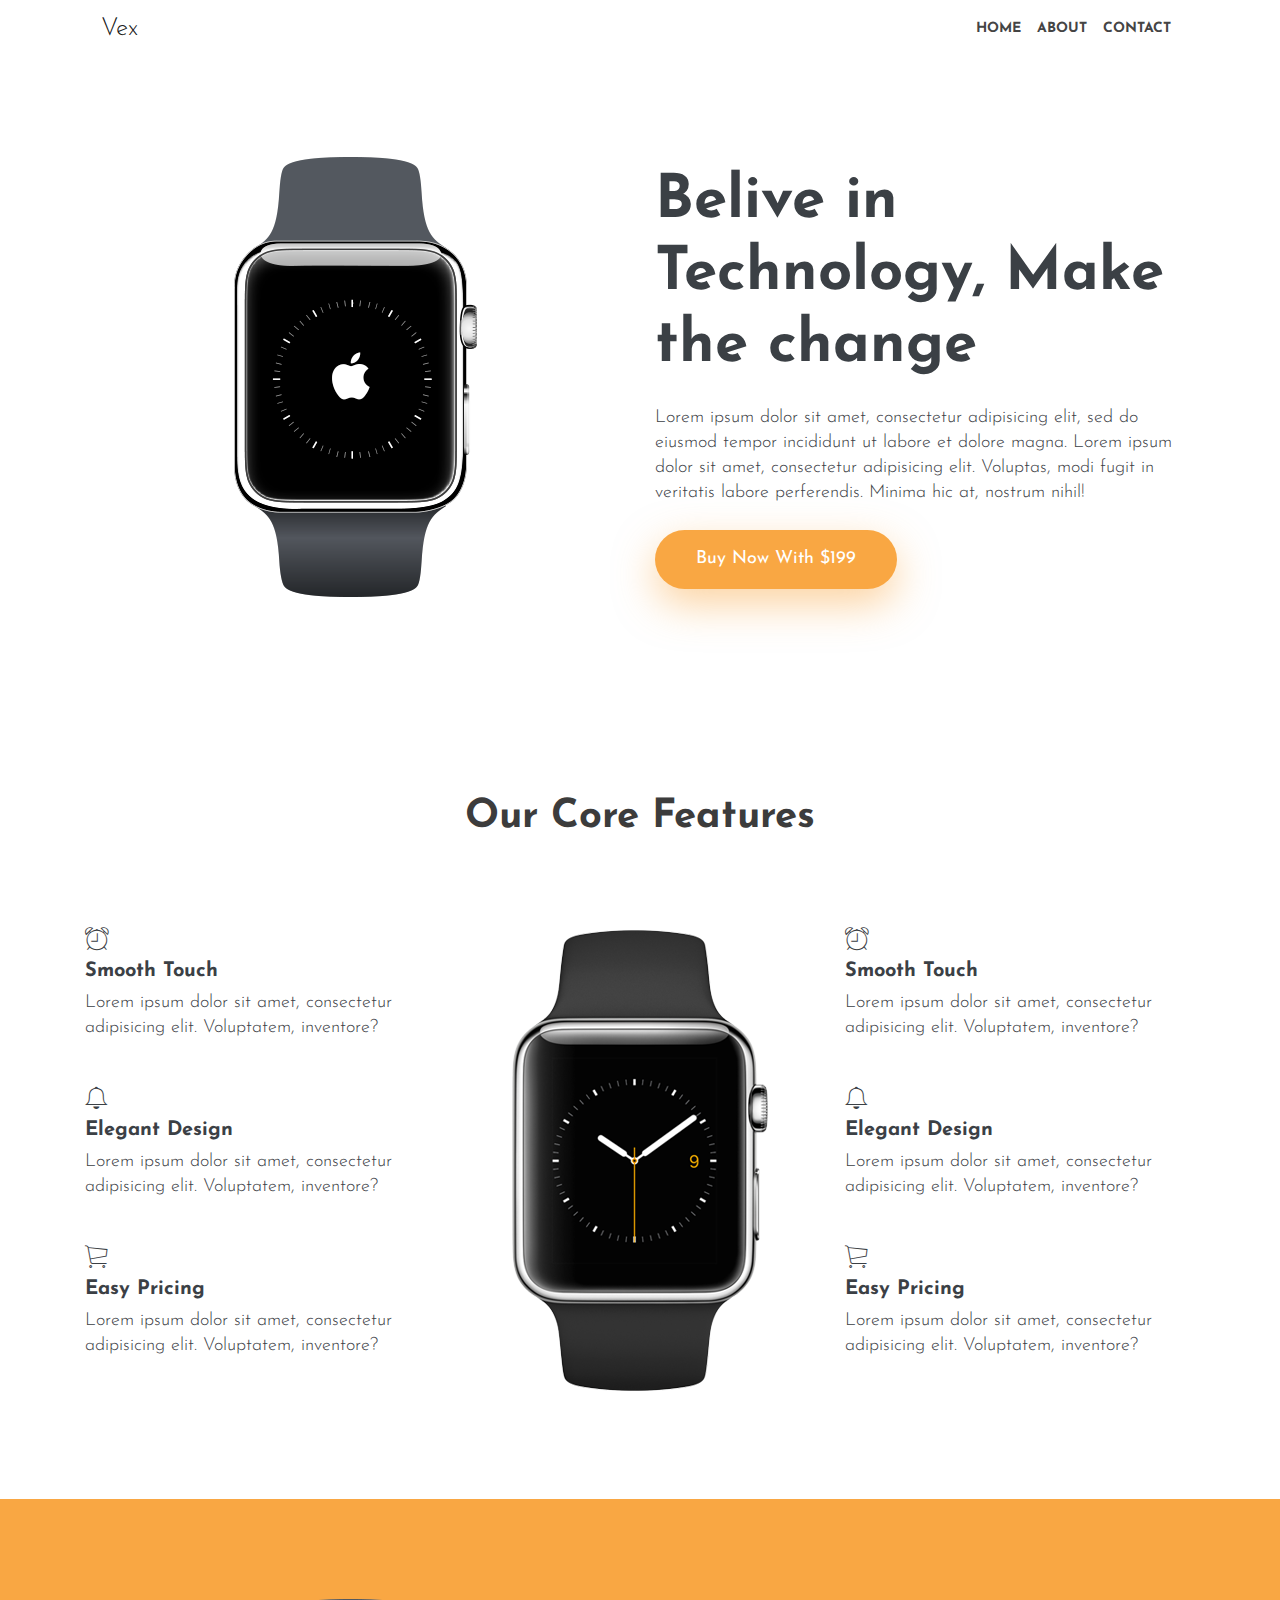
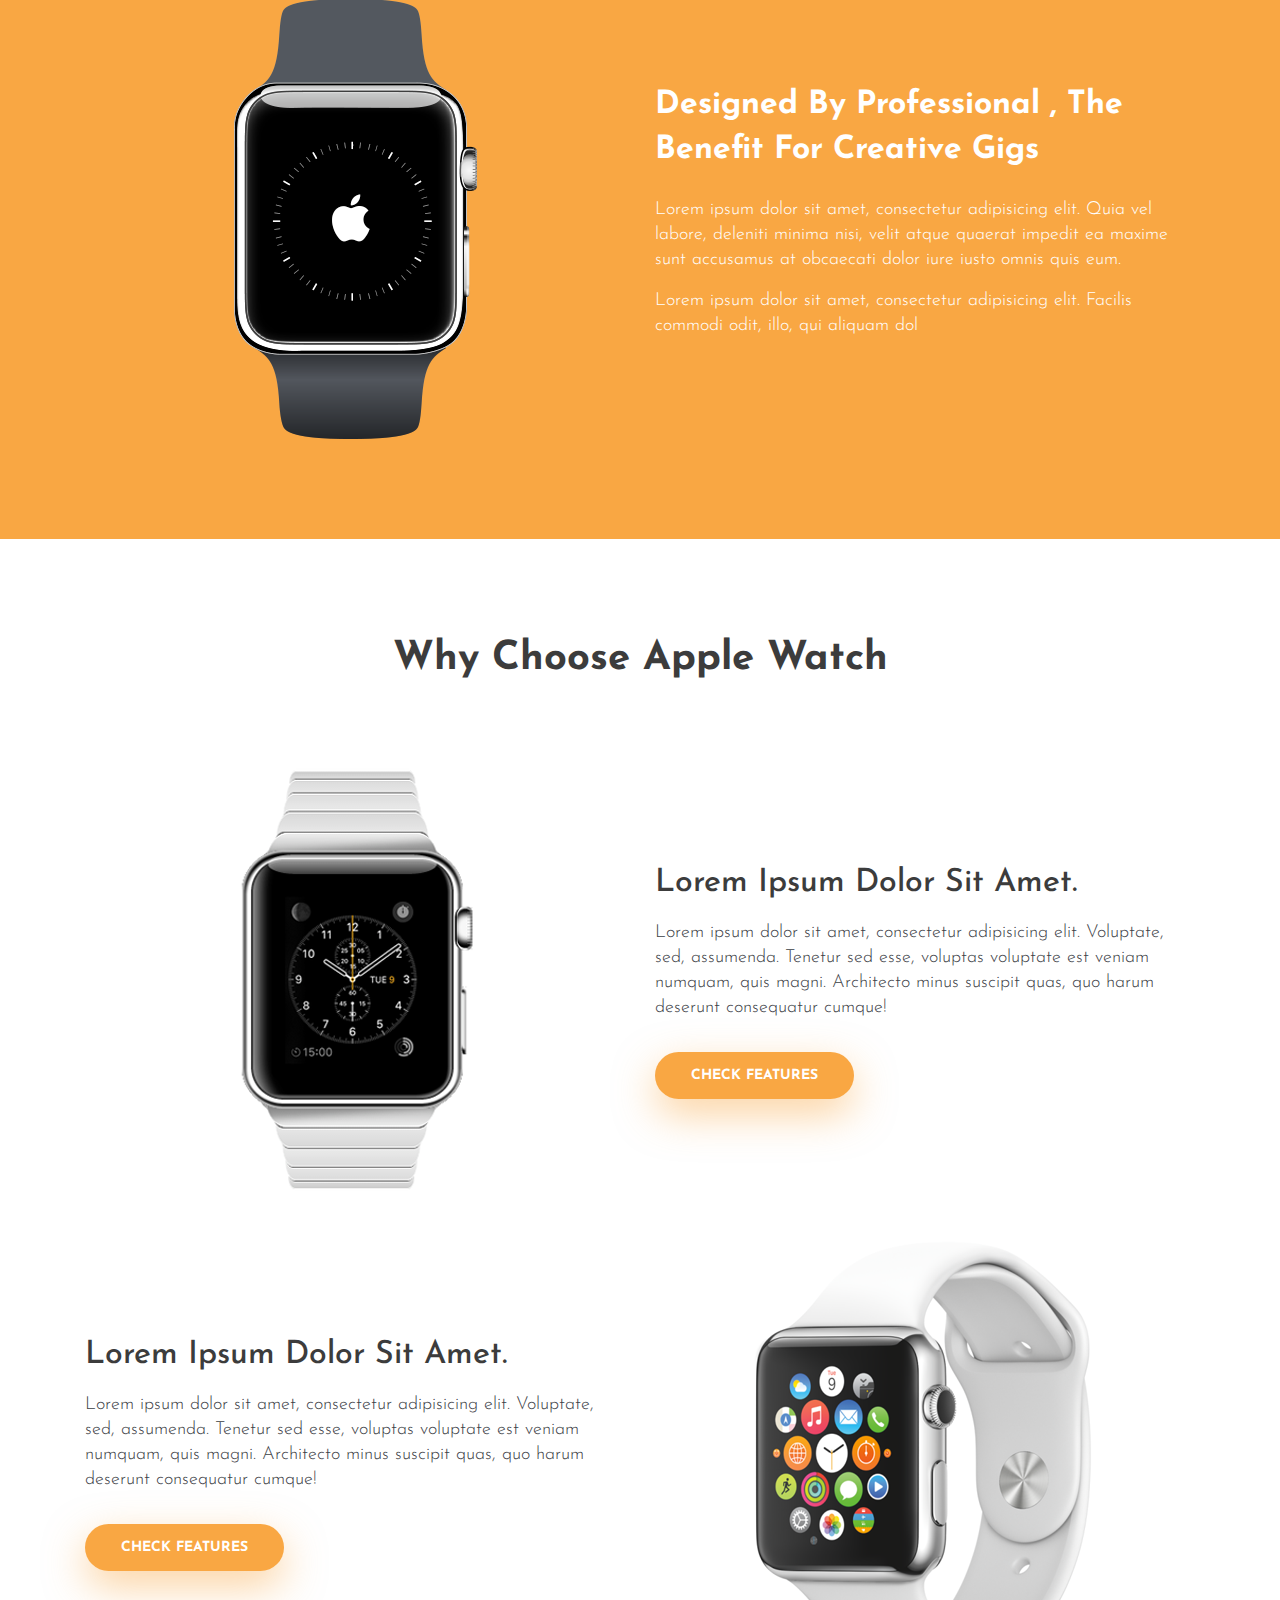
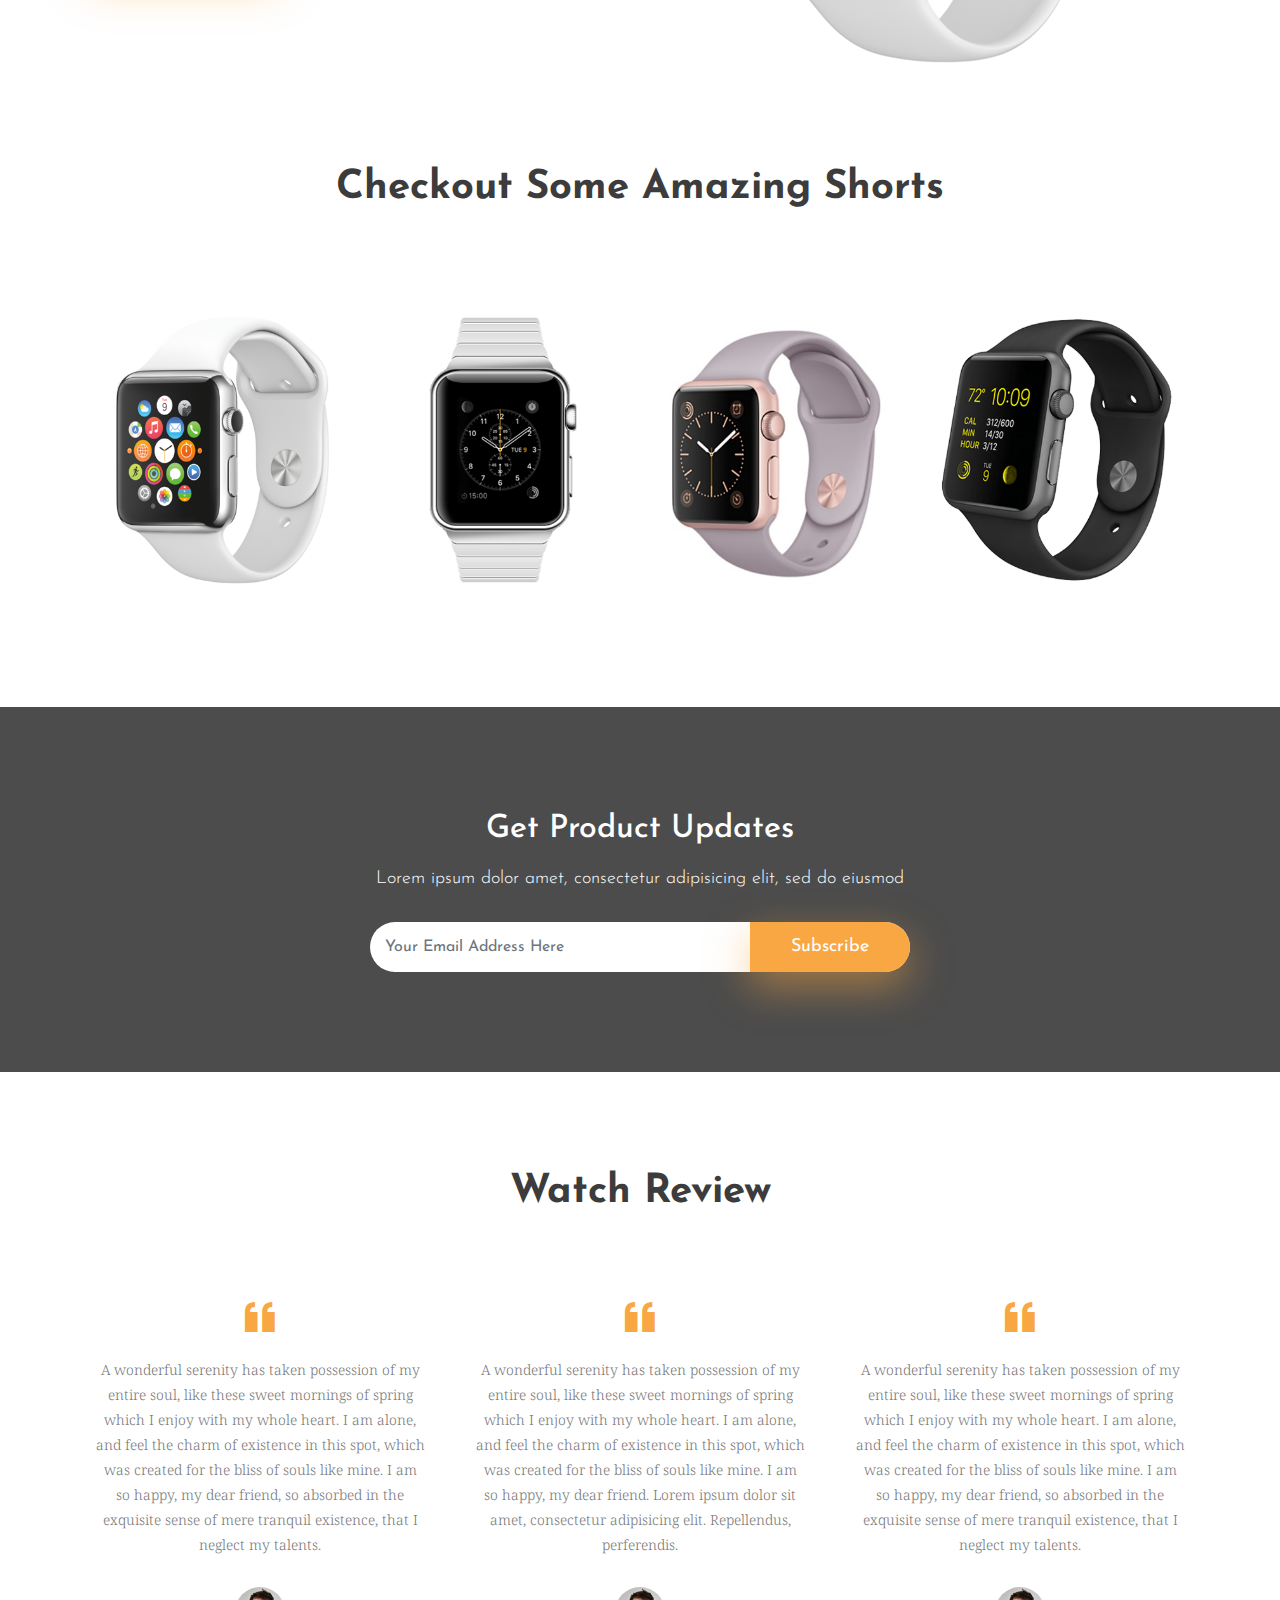
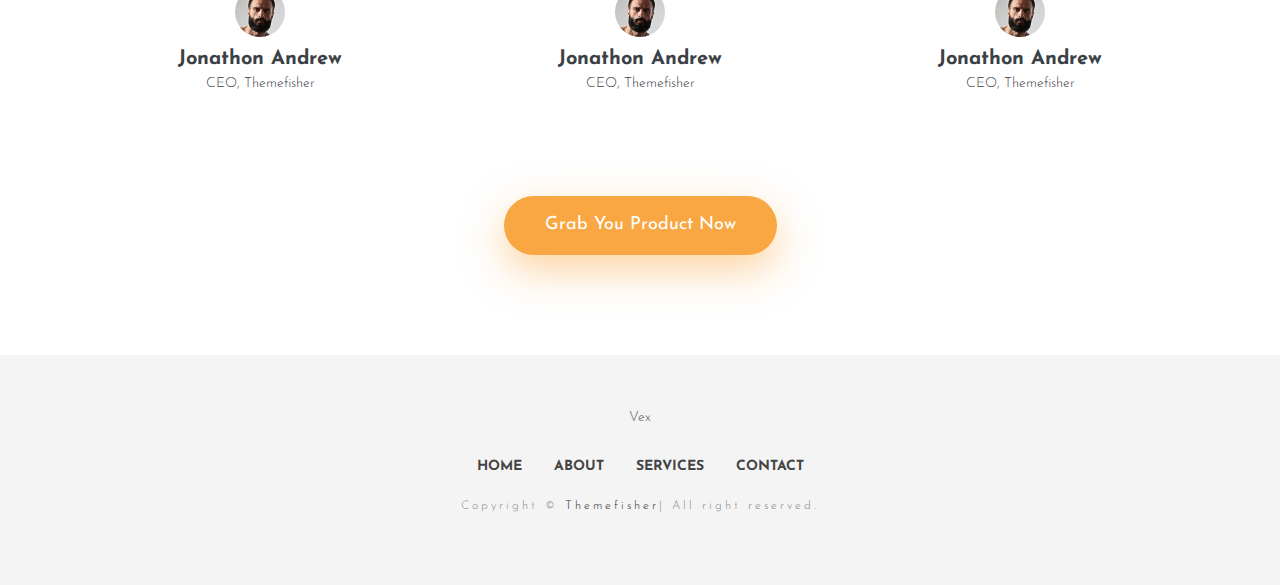
==== Co-Lab/index.html @ e8cf5fc0 "Add files" ====
<!DOCTYPE html>
<html class="no-js">

<head>
    <meta charset="utf-8">
    <meta http-equiv="X-UA-Compatible" content="IE=edge">
    <title>VEX Bootstrap 4 Product Landing Page </title>
    <meta name="description" content="">
    <meta name="viewport" content="width=device-width, initial-scale=1">

    <!-- Place favicon.ico and apple-touch-icon.png in the root directory -->

    <!-- Fonts -->
    <!-- Source Sans Pro -->
    <link href="https://fonts.googleapis.com/css?family=Droid+Serif:400i|Source+Sans+Pro:300,400,600,700" rel="stylesheet">

    <link href="https://fonts.googleapis.com/css?family=Josefin+Sans:300,400,600,700" rel="stylesheet">

    <!-- CSS -->
    <!-- Bootstrap CDN -->
    <link rel="stylesheet" href="plugins/bootstrap/bootstrap.min.css">
    <link rel="stylesheet" href="plugins/themefisher-fonts/themefisher-fonts.css">
    <link rel="stylesheet" href="plugins/owl-carousel/owl.carousel.css">
    <link rel="stylesheet" href="plugins/magnific-popup/magnific-popup.css">
    <link rel="stylesheet" href="css/style.css">
    <!-- Responsive Stylesheet -->
</head>

<body id="body">

    <div id="preloader-wrapper">
        <div class="pre-loader"></div>
    </div>

    <!-- navigation -->
    <header>
        <div class="container">
            <nav class="navbar navbar-expand-lg navbar-light bg-white">
                <a class="navbar-brand" href="#">Vex</a>
                <button class="navbar-toggler" type="button" data-toggle="collapse" data-target="#navbarSupportedContent"
                    aria-controls="navbarSupportedContent" aria-expanded="false" aria-label="Toggle navigation">
                    <span class="navbar-toggler-icon"></span>
                </button>

                <div class="collapse navbar-collapse" id="navbarSupportedContent">
                    <ul class="navbar-nav ml-auto text-center text-lg-left">
                        <li class="nav-item">
                            <a class="nav-link" href="#">HOME</a>
                        </li>
                        <li class="nav-item">
                            <a class="nav-link" href="#about">ABOUT</a>
                        </li>
                        <li class="nav-item">
                            <a class="nav-link" href="#contact">CONTACT</a>
                        </li>
                    </ul>
                </div>
            </nav>
        </div>
    </header>
    <!-- /navigation -->

    <!-- hero area -->
    <section class="section">
        <div class="container">
            <div class="row">
                <div class="col-md-6 text-center mb-5 mb-md-0">
                    <img src="images/watch.png" alt="">
                </div>
                <div class="col-md-6 align-self-center text-center text-md-left">
                    <div class="block">
                        <h1 class="font-weight-bold mb-4 font-size-60">Belive in Technology, Make the change</h1>
                        <p class="mb-4">Lorem ipsum dolor sit amet, consectetur adipisicing elit, sed do eiusmod tempor
                            incididunt ut labore et dolore magna. Lorem ipsum dolor sit amet, consectetur adipisicing
                            elit. Voluptas, modi fugit in veritatis labore perferendis. Minima hic at, nostrum nihil!</p>
                        <a class="btn btn-main" href="#about" role="button">Buy Now With $199</a>
                    </div>
                </div>
            </div><!-- .row close -->
        </div><!-- .container close -->
    </section><!-- header close -->


    <!-- 
        Feature start
        ==================== -->
    <section class="section">
        <div class="container">
            <div class="row">
                <div class="col-12">
                    <div class="heading">
                        <h2>Our Core Features</h2>
                    </div>
                </div>
                <div class="col-md-4">
                    <div class="mb-40 text-center text-md-left">
                        <i class="d-inlin-block h2 mb-10 tf-ion-ios-alarm-outline"></i>
                        <h4 class="font-weight-bold mb-2">Smooth Touch</h4>
                        <p>Lorem ipsum dolor sit amet, consectetur adipisicing elit. Voluptatem, inventore?</p>
                    </div>
                    <div class="mb-40 text-center text-md-left">
                        <i class="d-inlin-block h2 mb-10 tf-ion-ios-bell-outline"></i>
                        <h4 class="font-weight-bold mb-2">Elegant Design</h4>
                        <p>Lorem ipsum dolor sit amet, consectetur adipisicing elit. Voluptatem, inventore?</p>
                    </div>
                    <div class="mb-40 text-center text-md-left">
                        <i class="d-inlin-block h2 mb-10 tf-ion-ios-cart-outline"></i>
                        <h4 class="font-weight-bold mb-2">Easy Pricing</h4>
                        <p>Lorem ipsum dolor sit amet, consectetur adipisicing elit. Voluptatem, inventore?</p>
                    </div>
                </div>
                <div class="col-md-4 text-center align-self-center mb-4 mb-md-0">
                    <img class="img-fluid" src="images/watch-2.png" alt="">
                </div>
                <div class="col-md-4">
                    <div class="mb-40 text-center text-md-left">
                        <i class="d-inlin-block h2 mb-10 tf-ion-ios-alarm-outline"></i>
                        <h4 class="font-weight-bold mb-2">Smooth Touch</h4>
                        <p>Lorem ipsum dolor sit amet, consectetur adipisicing elit. Voluptatem, inventore?</p>
                    </div>
                    <div class="mb-40 text-center text-md-left">
                        <i class="d-inlin-block h2 mb-10 tf-ion-ios-bell-outline"></i>
                        <h4 class="font-weight-bold mb-2">Elegant Design</h4>
                        <p>Lorem ipsum dolor sit amet, consectetur adipisicing elit. Voluptatem, inventore?</p>
                    </div>
                    <div class="mb-40 text-center text-md-left">
                        <i class="d-inlin-block h2 mb-10 tf-ion-ios-cart-outline"></i>
                        <h4 class="font-weight-bold mb-2">Easy Pricing</h4>
                        <p>Lorem ipsum dolor sit amet, consectetur adipisicing elit. Voluptatem, inventore?</p>
                    </div>
                </div>
            </div>
        </div><!-- .container close -->
    </section><!-- #service close -->

    <section class="bg-orange section">
        <div class="container">
            <div class="row">
                <div class="col-md-6 text-center mb-5 mb-lg-0">
                    <img class="img-fluid" src="images/watch.png" alt="">
                </div>
                <div class="col-md-6 align-self-center text-center text-md-left">
                    <div class="content">
                        <h2 class="subheading text-white font-weight-bold mb-10">Designed by professional , the benefit
                            for creative gigs</h2>
                        <p class="text-white">Lorem ipsum dolor sit amet, consectetur adipisicing elit. Quia vel
                            labore, deleniti minima
                            nisi, velit atque quaerat impedit ea maxime sunt accusamus at obcaecati dolor iure iusto
                            omnis quis eum.</p>
                        <p class="text-white">Lorem ipsum dolor sit amet, consectetur adipisicing elit. Facilis commodi
                            odit, illo, qui
                            aliquam dol</p>
                    </div>
                </div>
            </div>
        </div>
    </section>


    <section class="feature-list section">
        <div class="container">
            <div class="row">
                <div class="col-md-12">
                    <div class="heading">
                        <h2>Why Choose Apple Watch</h2>
                    </div>
                </div>

            </div>
            <div class="row mb-40">
                <div class="col-md-6 text-center mb-5 mb-lg-0">
                    <img class="img-fluid" src="images/showcase-4.png" alt="">
                </div>
                <div class="col-md-6 align-self-center text-center text-md-left">
                    <div class="content">
                        <h4 class="subheading">Lorem ipsum dolor sit amet.</h4>
                        <p>Lorem ipsum dolor sit amet, consectetur adipisicing elit. Voluptate, sed, assumenda. Tenetur
                            sed esse, voluptas voluptate est veniam numquam, quis magni. Architecto minus suscipit
                            quas, quo harum deserunt consequatur cumque!</p>
                        <a href="" class="btn btn-main btn-main-sm">Check Features</a>
                    </div>
                </div>
            </div>
            <div class="row">
                <div class="col-md-6 order-md-1 order-2 align-self-center text-center text-md-left">
                    <div class="content">
                        <h4 class="subheading">Lorem ipsum dolor sit amet.</h4>
                        <p>Lorem ipsum dolor sit amet, consectetur adipisicing elit. Voluptate, sed, assumenda. Tenetur
                            sed esse, voluptas voluptate est veniam numquam, quis magni. Architecto minus suscipit
                            quas, quo harum deserunt consequatur cumque!</p>
                        <a href="#" class="btn btn-main btn-main-sm">Check Features</a>
                    </div>
                </div>
                <div class="col-md-6 order-md-2 order-1 text-center mb-5 mb-lg-0">
                    <img class="img-fluid" src="images/showcase-3.png" alt="">
                </div>
            </div>
        </div>
    </section>


    <section class="gallery">
        <div class="container">
            <div class="row">
                <div class="col-md-12">
                    <div class="heading">
                        <h2>Checkout some amazing Shorts</h2>
                    </div>

                    <div class="gallery-slider">
                        <div class="block">
                            <div class="gallery-overlay">
                                <a href="images/showcase-2.png" class="image-popup gallery-popup">
                                    <i class="tf-ion-ios-search"></i>
                                </a>
                            </div>

                            <img class="img-fluid" src="images/showcase-3.png" alt="">
                        </div>

                        <div class="block">
                            <div class="gallery-overlay">
                                <a href="images/showcase-2.png" class="image-popup gallery-popup">
                                    <i class="tf-ion-ios-search"></i>
                                </a>
                            </div>

                            <img class="img-fluid" src="images/showcase-4.png" alt="">
                        </div>

                        <div class="block">
                            <div class="gallery-overlay">
                                <a href="images/showcase-2.png" class="image-popup gallery-popup">
                                    <i class="tf-ion-ios-search"></i>
                                </a>
                            </div>

                            <img class="img-fluid" src="images/showcase-5.png" alt="">
                        </div>

                        <div class="block">
                            <div class="gallery-overlay">
                                <a href="images/showcase-2.png" class="image-popup gallery-popup">
                                    <i class="tf-ion-ios-search"></i>
                                </a>
                            </div>

                            <img class="img-fluid" src="images/showcase-6.png" alt="">
                        </div>

                        <div class="block">
                            <div class="gallery-overlay">
                                <a href="images/showcase-2.png" class="image-popup gallery-popup">
                                    <i class="tf-ion-ios-search"></i>
                                </a>
                            </div>

                            <img class="img-fluid" src="images/showcase-7.png" alt="">
                        </div>
                        <div class="block">
                            <div class="gallery-overlay">
                                <a href="images/showcase-2.png" class="image-popup gallery-popup">
                                    <i class="tf-ion-ios-search"></i>
                                </a>
                            </div>

                            <img class="img-fluid" src="images/showcase-3.png" alt="">
                        </div>

                        <div class="block">
                            <div class="gallery-overlay">
                                <a href="images/showcase-2.png" class="image-popup gallery-popup">
                                    <i class="tf-ion-ios-search"></i>
                                </a>
                            </div>

                            <img class="img-fluid" src="images/showcase-4.png" alt="">
                        </div>

                        <div class="block">
                            <div class="gallery-overlay">
                                <a href="images/showcase-2.png" class="image-popup gallery-popup">
                                    <i class="tf-ion-ios-search"></i>
                                </a>
                            </div>

                            <img class="img-fluid" src="images/showcase-5.png" alt="">
                        </div>

                        <div class="block">
                            <div class="gallery-overlay">
                                <a href="images/showcase-2.png" class="image-popup gallery-popup">
                                    <i class="tf-ion-ios-search"></i>
                                </a>
                            </div>

                            <img class="img-fluid" src="images/showcase-6.png" alt="">
                        </div>

                        <div class="block">
                            <div class="gallery-overlay">
                                <a href="images/showcase-2.png" class="image-popup gallery-popup">
                                    <i class="tf-ion-ios-search"></i>
                                </a>
                            </div>

                            <img class="img-fluid" src="images/showcase-7.png" alt="">
                        </div>

                    </div>
                </div>
            </div>
        </div>
    </section>


    <section class="call-to-action section bg-opacity bg-1">
        <div class="container">
            <div class="row">
                <div class="col-lg-6 col-md-8 text-center mx-auto">
                    <h2 class="subheading text-white">Get Product Updates</h2>
                    <p class="text-white">Lorem ipsum dolor amet, consectetur adipisicing elit, sed do eiusmod</p>
                    <div class="input-group">
                        <form action="#" class="w-100">
                            <input type="email" id="email" class="form-control" name="email" placeholder="Your Email Address Here" required>
                            <button class="btn btn-main btn-submit" type="submit">Subscribe</button>
                        </form>
                    </div><!-- /input-group -->
                </div>
            </div>
        </div>
    </section><!-- #call-to-action close -->


    <section class="testimonials section">
        <div class="container">
            <div class="row justify-content-center">
                <div class="col-12">
                    <div class="heading">
                        <h2>Watch Review</h2>
                    </div>
                </div>
                <div class="col-lg-4 col-sm-6 mb-5 mb-lg-0 text-center">
                    <div class="testimonial-block">
                        <i class="tf-ion-quote"></i>
                        <p>
                            A wonderful serenity has taken possession of my entire soul, like these sweet mornings of
                            spring which I enjoy with my whole heart. I am alone, and feel the charm of existence in
                            this spot, which was created for the bliss of souls like mine. I am so happy, my dear
                            friend, so absorbed in the exquisite sense of mere tranquil existence, that I neglect my
                            talents.
                        </p>
                        <div class="author-details">
                            <img src="images/avater.png" alt="">
                            <h4>Jonathon Andrew</h4>
                            <span>CEO, Themefisher</span>
                        </div>
                    </div>
                </div>
                <div class="col-lg-4 col-sm-6 mb-5 mb-lg-0 text-center">
                    <div class="testimonial-block">
                        <i class="tf-ion-quote"></i>
                        <p>
                            A wonderful serenity has taken possession of my entire soul, like these sweet mornings of
                            spring which I enjoy with my whole heart. I am alone, and feel the charm of existence in
                            this spot, which was created for the bliss of souls like mine. I am so happy, my dear
                            friend. Lorem ipsum dolor sit amet, consectetur adipisicing elit. Repellendus, perferendis.
                        </p>
                        <div class="author-details">
                            <img src="images/avater.png" alt="">
                            <h4>Jonathon Andrew</h4>
                            <span>CEO, Themefisher</span>
                        </div>
                    </div>
                </div>
                <div class="col-lg-4 col-sm-6 mb-5 mb-lg-0 text-center">
                    <div class="testimonial-block">
                        <i class="tf-ion-quote"></i>
                        <p>
                            A wonderful serenity has taken possession of my entire soul, like these sweet mornings of
                            spring which I enjoy with my whole heart. I am alone, and feel the charm of existence in
                            this spot, which was created for the bliss of souls like mine. I am so happy, my dear
                            friend, so absorbed in the exquisite sense of mere tranquil existence, that I neglect my
                            talents.
                        </p>
                        <div class="author-details">
                            <img src="images/avater.png" alt="">
                            <h4>Jonathon Andrew</h4>
                            <span>CEO, Themefisher</span>
                        </div>
                    </div>
                </div>
            </div>
            <div class="row mt-100">
                <div class="col-md-12 text-center">
                    <a href="" class="btn btn-main">Grab You Product Now</a>
                </div>
            </div>
        </div>
    </section>



    <footer>
        <div class="container text-center">
            <div class="row">
                <div class="col-md-12">
                    <div class="block">
                        <a href="#" class="footer-logo mb-4">Vex</a>
                        <ul class="list-inline footer-menu">
                            <li class="list-inline-item">
                                <a href="#">HOME</a>
                            </li>
                            <li class="list-inline-item">
                                <a href="#about">ABOUT</a>
                            </li>
                            <li class="list-inline-item">
                                <a href="#service">SERVICES</a>
                            </li>
                            <li class="list-inline-item">
                                <a href="#contact">CONTACT</a>
                            </li>
                        </ul>
                        <p class="copyright-text">Copyright &copy; <a href="http://www.Themefisher.com">Themefisher</a>|
                            All right reserved.</p>
                    </div>
                </div>
            </div>
        </div>
    </footer>


    <!-- Js -->
    <script src="plugins/jquery-2.1.1.min.js"></script>
    <script src="plugins/bootstrap/bootstrap.min.js"></script>
    <script src="plugins/owl-carousel/owl.carousel.min.js"></script>
    <script src="plugins/magnific-popup/jquery.magnific.popup.min.js"></script>
    <script src="js/main.js"></script>

</body>

</html>
---- Co-Lab/plugins/themefisher-fonts/themefisher-fonts.css ----
@font-face {
  font-family: 'themefisher-font';
  src:  url('fonts/themefisher-font.eot?ug5hnh');
  src:  url('fonts/themefisher-font.eot?ug5hnh#iefix') format('embedded-opentype'),
    url('fonts/themefisher-font.ttf?ug5hnh') format('truetype'),
    url('fonts/themefisher-font.woff?ug5hnh') format('woff'),
    url('fonts/themefisher-font.svg?ug5hnh#themefisher-font') format('svg');
  font-weight: normal;
  font-style: normal;
}

[class^="tf-"], [class*=" tf-"] {
  /* use !important to prevent issues with browser extensions that change fonts */
  font-family: 'themefisher-font' !important;
  speak: none;
  font-style: normal;
  font-weight: normal;
  font-variant: normal;
  text-transform: none;
  line-height: 1;

  /* Better Font Rendering =========== */
  -webkit-font-smoothing: antialiased;
  -moz-osx-font-smoothing: grayscale;
}

.tf-ion-alert-circled:before {
  content: "\f100";
}
.tf-ion-alert:before {
  content: "\f101";
}
.tf-ion-android-add-circle:before {
  content: "\f359";
}
.tf-ion-android-add:before {
  content: "\f2c7";
}
.tf-ion-android-alarm-clock:before {
  content: "\f35a";
}
.tf-ion-android-alert:before {
  content: "\f35b";
}
.tf-ion-android-apps:before {
  content: "\f35c";
}
.tf-ion-android-archive:before {
  content: "\f2c9";
}
.tf-ion-android-arrow-back:before {
  content: "\f2ca";
}
.tf-ion-android-arrow-down:before {
  content: "\f35d";
}
.tf-ion-android-arrow-dropdown-circle:before {
  content: "\f35e";
}
.tf-ion-android-arrow-dropdown:before {
  content: "\f35f";
}
.tf-ion-android-arrow-dropleft-circle:before {
  content: "\f360";
}
.tf-ion-android-arrow-dropleft:before {
  content: "\f361";
}
.tf-ion-android-arrow-dropright-circle:before {
  content: "\f362";
}
.tf-ion-android-arrow-dropright:before {
  content: "\f363";
}
.tf-ion-android-arrow-dropup-circle:before {
  content: "\f364";
}
.tf-ion-android-arrow-dropup:before {
  content: "\f365";
}
.tf-ion-android-arrow-forward:before {
  content: "\f30f";
}
.tf-ion-android-arrow-up:before {
  content: "\f366";
}
.tf-ion-android-attach:before {
  content: "\f367";
}
.tf-ion-android-bar:before {
  content: "\f368";
}
.tf-ion-android-bicycle:before {
  content: "\f369";
}
.tf-ion-android-boat:before {
  content: "\f36a";
}
.tf-ion-android-bookmark:before {
  content: "\f36b";
}
.tf-ion-android-bulb:before {
  content: "\f36c";
}
.tf-ion-android-bus:before {
  content: "\f36d";
}
.tf-ion-android-calendar:before {
  content: "\f2d1";
}
.tf-ion-android-call:before {
  content: "\f2d2";
}
.tf-ion-android-camera:before {
  content: "\f2d3";
}
.tf-ion-android-cancel:before {
  content: "\f36e";
}
.tf-ion-android-car:before {
  content: "\f36f";
}
.tf-ion-android-cart:before {
  content: "\f370";
}
.tf-ion-android-chat:before {
  content: "\f2d4";
}
.tf-ion-android-checkbox-blank:before {
  content: "\f371";
}
.tf-ion-android-checkbox-outline-blank:before {
  content: "\f372";
}
.tf-ion-android-checkbox-outline:before {
  content: "\f373";
}
.tf-ion-android-checkbox:before {
  content: "\f374";
}
.tf-ion-android-checkmark-circle:before {
  content: "\f375";
}
.tf-ion-android-clipboard:before {
  content: "\f376";
}
.tf-ion-android-close:before {
  content: "\f2d7";
}
.tf-ion-android-cloud-circle:before {
  content: "\f377";
}
.tf-ion-android-cloud-done:before {
  content: "\f378";
}
.tf-ion-android-cloud-outline:before {
  content: "\f379";
}
.tf-ion-android-cloud:before {
  content: "\f37a";
}
.tf-ion-android-color-palette:before {
  content: "\f37b";
}
.tf-ion-android-compass:before {
  content: "\f37c";
}
.tf-ion-android-contact:before {
  content: "\f2d8";
}
.tf-ion-android-contacts:before {
  content: "\f2d9";
}
.tf-ion-android-contract:before {
  content: "\f37d";
}
.tf-ion-android-create:before {
  content: "\f37e";
}
.tf-ion-android-delete:before {
  content: "\f37f";
}
.tf-ion-android-desktop:before {
  content: "\f380";
}
.tf-ion-android-document:before {
  content: "\f381";
}
.tf-ion-android-done-all:before {
  content: "\f382";
}
.tf-ion-android-done:before {
  content: "\f383";
}
.tf-ion-android-download:before {
  content: "\f2dd";
}
.tf-ion-android-drafts:before {
  content: "\f384";
}
.tf-ion-android-exit:before {
  content: "\f385";
}
.tf-ion-android-expand:before {
  content: "\f386";
}
.tf-ion-android-favorite-outline:before {
  content: "\f387";
}
.tf-ion-android-favorite:before {
  content: "\f388";
}
.tf-ion-android-film:before {
  content: "\f389";
}
.tf-ion-android-folder-open:before {
  content: "\f38a";
}
.tf-ion-android-folder:before {
  content: "\f2e0";
}
.tf-ion-android-funnel:before {
  content: "\f38b";
}
.tf-ion-android-globe:before {
  content: "\f38c";
}
.tf-ion-android-hand:before {
  content: "\f2e3";
}
.tf-ion-android-hangout:before {
  content: "\f38d";
}
.tf-ion-android-happy:before {
  content: "\f38e";
}
.tf-ion-android-home:before {
  content: "\f38f";
}
.tf-ion-android-image:before {
  content: "\f2e4";
}
.tf-ion-android-laptop:before {
  content: "\f390";
}
.tf-ion-android-list:before {
  content: "\f391";
}
.tf-ion-android-locate:before {
  content: "\f2e9";
}
.tf-ion-android-lock:before {
  content: "\f392";
}
.tf-ion-android-mail:before {
  content: "\f2eb";
}
.tf-ion-android-map:before {
  content: "\f393";
}
.tf-ion-android-menu:before {
  content: "\f394";
}
.tf-ion-android-microphone-off:before {
  content: "\f395";
}
.tf-ion-android-microphone:before {
  content: "\f2ec";
}
.tf-ion-android-more-horizontal:before {
  content: "\f396";
}
.tf-ion-android-more-vertical:before {
  content: "\f397";
}
.tf-ion-android-navigate:before {
  content: "\f398";
}
.tf-ion-android-notifications-none:before {
  content: "\f399";
}
.tf-ion-android-notifications-off:before {
  content: "\f39a";
}
.tf-ion-android-notifications:before {
  content: "\f39b";
}
.tf-ion-android-open:before {
  content: "\f39c";
}
.tf-ion-android-options:before {
  content: "\f39d";
}
.tf-ion-android-people:before {
  content: "\f39e";
}
.tf-ion-android-person-add:before {
  content: "\f39f";
}
.tf-ion-android-person:before {
  content: "\f3a0";
}
.tf-ion-android-phone-landscape:before {
  content: "\f3a1";
}
.tf-ion-android-phone-portrait:before {
  content: "\f3a2";
}
.tf-ion-android-pin:before {
  content: "\f3a3";
}
.tf-ion-android-plane:before {
  content: "\f3a4";
}
.tf-ion-android-playstore:before {
  content: "\f2f0";
}
.tf-ion-android-print:before {
  content: "\f3a5";
}
.tf-ion-android-radio-button-off:before {
  content: "\f3a6";
}
.tf-ion-android-radio-button-on:before {
  content: "\f3a7";
}
.tf-ion-android-refresh:before {
  content: "\f3a8";
}
.tf-ion-android-remove-circle:before {
  content: "\f3a9";
}
.tf-ion-android-remove:before {
  content: "\f2f4";
}
.tf-ion-android-restaurant:before {
  content: "\f3aa";
}
.tf-ion-android-sad:before {
  content: "\f3ab";
}
.tf-ion-android-search:before {
  content: "\f2f5";
}
.tf-ion-android-send:before {
  content: "\f2f6";
}
.tf-ion-android-settings:before {
  content: "\f2f7";
}
.tf-ion-android-share-alt:before {
  content: "\f3ac";
}
.tf-ion-android-share:before {
  content: "\f2f8";
}
.tf-ion-android-star-half:before {
  content: "\f3ad";
}
.tf-ion-android-star-outline:before {
  content: "\f3ae";
}
.tf-ion-android-star:before {
  content: "\f2fc";
}
.tf-ion-android-stopwatch:before {
  content: "\f2fd";
}
.tf-ion-android-subway:before {
  content: "\f3af";
}
.tf-ion-android-sunny:before {
  content: "\f3b0";
}
.tf-ion-android-sync:before {
  content: "\f3b1";
}
.tf-ion-android-textsms:before {
  content: "\f3b2";
}
.tf-ion-android-time:before {
  content: "\f3b3";
}
.tf-ion-android-train:before {
  content: "\f3b4";
}
.tf-ion-android-unlock:before {
  content: "\f3b5";
}
.tf-ion-android-upload:before {
  content: "\f3b6";
}
.tf-ion-android-volume-down:before {
  content: "\f3b7";
}
.tf-ion-android-volume-mute:before {
  content: "\f3b8";
}
.tf-ion-android-volume-off:before {
  content: "\f3b9";
}
.tf-ion-android-volume-up:before {
  content: "\f3ba";
}
.tf-ion-android-walk:before {
  content: "\f3bb";
}
.tf-ion-android-warning:before {
  content: "\f3bc";
}
.tf-ion-android-watch:before {
  content: "\f3bd";
}
.tf-ion-android-wifi:before {
  content: "\f305";
}
.tf-ion-aperture:before {
  content: "\f313";
}
.tf-ion-archive:before {
  content: "\f102";
}
.tf-ion-arrow-down-a:before {
  content: "\f103";
}
.tf-ion-arrow-down-b:before {
  content: "\f104";
}
.tf-ion-arrow-down-c:before {
  content: "\f105";
}
.tf-ion-arrow-expand:before {
  content: "\f25e";
}
.tf-ion-arrow-graph-down-left:before {
  content: "\f25f";
}
.tf-ion-arrow-graph-down-right:before {
  content: "\f260";
}
.tf-ion-arrow-graph-up-left:before {
  content: "\f261";
}
.tf-ion-arrow-graph-up-right:before {
  content: "\f262";
}
.tf-ion-arrow-left-a:before {
  content: "\f106";
}
.tf-ion-arrow-left-b:before {
  content: "\f107";
}
.tf-ion-arrow-left-c:before {
  content: "\f108";
}
.tf-ion-arrow-move:before {
  content: "\f263";
}
.tf-ion-arrow-resize:before {
  content: "\f264";
}
.tf-ion-arrow-return-left:before {
  content: "\f265";
}
.tf-ion-arrow-return-right:before {
  content: "\f266";
}
.tf-ion-arrow-right-a:before {
  content: "\f109";
}
.tf-ion-arrow-right-b:before {
  content: "\f10a";
}
.tf-ion-arrow-right-c:before {
  content: "\f10b";
}
.tf-ion-arrow-shrink:before {
  content: "\f267";
}
.tf-ion-arrow-swap:before {
  content: "\f268";
}
.tf-ion-arrow-up-a:before {
  content: "\f10c";
}
.tf-ion-arrow-up-b:before {
  content: "\f10d";
}
.tf-ion-arrow-up-c:before {
  content: "\f10e";
}
.tf-ion-asterisk:before {
  content: "\f314";
}
.tf-ion-at:before {
  content: "\f10f";
}
.tf-ion-backspace-outline:before {
  content: "\f3be";
}
.tf-ion-backspace:before {
  content: "\f3bf";
}
.tf-ion-bag:before {
  content: "\f110";
}
.tf-ion-battery-charging:before {
  content: "\f111";
}
.tf-ion-battery-empty:before {
  content: "\f112";
}
.tf-ion-battery-full:before {
  content: "\f113";
}
.tf-ion-battery-half:before {
  content: "\f114";
}
.tf-ion-battery-low:before {
  content: "\f115";
}
.tf-ion-beaker:before {
  content: "\f269";
}
.tf-ion-beer:before {
  content: "\f26a";
}
.tf-ion-bluetooth:before {
  content: "\f116";
}
.tf-ion-bonfire:before {
  content: "\f315";
}
.tf-ion-bookmark:before {
  content: "\f26b";
}
.tf-ion-bowtie:before {
  content: "\f3c0";
}
.tf-ion-briefcase:before {
  content: "\f26c";
}
.tf-ion-bug:before {
  content: "\f2be";
}
.tf-ion-calculator:before {
  content: "\f26d";
}
.tf-ion-calendar:before {
  content: "\f117";
}
.tf-ion-camera:before {
  content: "\f118";
}
.tf-ion-card:before {
  content: "\f119";
}
.tf-ion-cash:before {
  content: "\f316";
}
.tf-ion-chatbox-working:before {
  content: "\f11a";
}
.tf-ion-chatbox:before {
  content: "\f11b";
}
.tf-ion-chatboxes:before {
  content: "\f11c";
}
.tf-ion-chatbubble-working:before {
  content: "\f11d";
}
.tf-ion-chatbubble:before {
  content: "\f11e";
}
.tf-ion-chatbubbles:before {
  content: "\f11f";
}
.tf-ion-checkmark-circled:before {
  content: "\f120";
}
.tf-ion-checkmark-round:before {
  content: "\f121";
}
.tf-ion-checkmark:before {
  content: "\f122";
}
.tf-ion-chevron-down:before {
  content: "\f123";
}
.tf-ion-chevron-left:before {
  content: "\f124";
}
.tf-ion-chevron-right:before {
  content: "\f125";
}
.tf-ion-chevron-up:before {
  content: "\f126";
}
.tf-ion-clipboard:before {
  content: "\f127";
}
.tf-ion-clock:before {
  content: "\f26e";
}
.tf-ion-close-circled:before {
  content: "\f128";
}
.tf-ion-close-round:before {
  content: "\f129";
}
.tf-ion-close:before {
  content: "\f12a";
}
.tf-ion-closed-captioning:before {
  content: "\f317";
}
.tf-ion-cloud:before {
  content: "\f12b";
}
.tf-ion-code-download:before {
  content: "\f26f";
}
.tf-ion-code-working:before {
  content: "\f270";
}
.tf-ion-code:before {
  content: "\f271";
}
.tf-ion-coffee:before {
  content: "\f272";
}
.tf-ion-compass:before {
  content: "\f273";
}
.tf-ion-compose:before {
  content: "\f12c";
}
.tf-ion-connection-bars:before {
  content: "\f274";
}
.tf-ion-contrast:before {
  content: "\f275";
}
.tf-ion-crop:before {
  content: "\f3c1";
}
.tf-ion-cube:before {
  content: "\f318";
}
.tf-ion-disc:before {
  content: "\f12d";
}
.tf-ion-document-text:before {
  content: "\f12e";
}
.tf-ion-document:before {
  content: "\f12f";
}
.tf-ion-drag:before {
  content: "\f130";
}
.tf-ion-earth:before {
  content: "\f276";
}
.tf-ion-easel:before {
  content: "\f3c2";
}
.tf-ion-edit:before {
  content: "\f2bf";
}
.tf-ion-egg:before {
  content: "\f277";
}
.tf-ion-eject:before {
  content: "\f131";
}
.tf-ion-email-unread:before {
  content: "\f3c3";
}
.tf-ion-email:before {
  content: "\f132";
}
.tf-ion-erlenmeyer-flask-bubbles:before {
  content: "\f3c4";
}
.tf-ion-erlenmeyer-flask:before {
  content: "\f3c5";
}
.tf-ion-eye-disabled:before {
  content: "\f306";
}
.tf-ion-eye:before {
  content: "\f133";
}
.tf-ion-female:before {
  content: "\f278";
}
.tf-ion-filing:before {
  content: "\f134";
}
.tf-ion-film-marker:before {
  content: "\f135";
}
.tf-ion-fireball:before {
  content: "\f319";
}
.tf-ion-flag:before {
  content: "\f279";
}
.tf-ion-flame:before {
  content: "\f31a";
}
.tf-ion-flash-off:before {
  content: "\f136";
}
.tf-ion-flash:before {
  content: "\f137";
}
.tf-ion-folder:before {
  content: "\f139";
}
.tf-ion-fork-repo:before {
  content: "\f2c0";
}
.tf-ion-fork:before {
  content: "\f27a";
}
.tf-ion-forward:before {
  content: "\f13a";
}
.tf-ion-funnel:before {
  content: "\f31b";
}
.tf-ion-gear-a:before {
  content: "\f13d";
}
.tf-ion-gear-b:before {
  content: "\f13e";
}
.tf-ion-grid:before {
  content: "\f13f";
}
.tf-ion-hammer:before {
  content: "\f27b";
}
.tf-ion-happy-outline:before {
  content: "\f3c6";
}
.tf-ion-happy:before {
  content: "\f31c";
}
.tf-ion-headphone:before {
  content: "\f140";
}
.tf-ion-heart-broken:before {
  content: "\f31d";
}
.tf-ion-heart:before {
  content: "\f141";
}
.tf-ion-help-buoy:before {
  content: "\f27c";
}
.tf-ion-help-circled:before {
  content: "\f142";
}
.tf-ion-help:before {
  content: "\f143";
}
.tf-ion-home:before {
  content: "\f144";
}
.tf-ion-icecream:before {
  content: "\f27d";
}
.tf-ion-image:before {
  content: "\f147";
}
.tf-ion-images:before {
  content: "\f148";
}
.tf-ion-information-circled:before {
  content: "\f149";
}
.tf-ion-information:before {
  content: "\f14a";
}
.tf-ion-ionic:before {
  content: "\f14b";
}
.tf-ion-ios-alarm-outline:before {
  content: "\f3c7";
}
.tf-ion-ios-alarm:before {
  content: "\f3c8";
}
.tf-ion-ios-albums-outline:before {
  content: "\f3c9";
}
.tf-ion-ios-albums:before {
  content: "\f3ca";
}
.tf-ion-ios-americanfootball-outline:before {
  content: "\f3cb";
}
.tf-ion-ios-americanfootball:before {
  content: "\f3cc";
}
.tf-ion-ios-analytics-outline:before {
  content: "\f3cd";
}
.tf-ion-ios-analytics:before {
  content: "\f3ce";
}
.tf-ion-ios-arrow-back:before {
  content: "\f3cf";
}
.tf-ion-ios-arrow-down:before {
  content: "\f3d0";
}
.tf-ion-ios-arrow-forward:before {
  content: "\f3d1";
}
.tf-ion-ios-arrow-left:before {
  content: "\f3d2";
}
.tf-ion-ios-arrow-right:before {
  content: "\f3d3";
}
.tf-ion-ios-arrow-thin-down:before {
  content: "\f3d4";
}
.tf-ion-ios-arrow-thin-left:before {
  content: "\f3d5";
}
.tf-ion-ios-arrow-thin-right:before {
  content: "\f3d6";
}
.tf-ion-ios-arrow-thin-up:before {
  content: "\f3d7";
}
.tf-ion-ios-arrow-up:before {
  content: "\f3d8";
}
.tf-ion-ios-at-outline:before {
  content: "\f3d9";
}
.tf-ion-ios-at:before {
  content: "\f3da";
}
.tf-ion-ios-barcode-outline:before {
  content: "\f3db";
}
.tf-ion-ios-barcode:before {
  content: "\f3dc";
}
.tf-ion-ios-baseball-outline:before {
  content: "\f3dd";
}
.tf-ion-ios-baseball:before {
  content: "\f3de";
}
.tf-ion-ios-basketball-outline:before {
  content: "\f3df";
}
.tf-ion-ios-basketball:before {
  content: "\f3e0";
}
.tf-ion-ios-bell-outline:before {
  content: "\f3e1";
}
.tf-ion-ios-bell:before {
  content: "\f3e2";
}
.tf-ion-ios-body-outline:before {
  content: "\f3e3";
}
.tf-ion-ios-body:before {
  content: "\f3e4";
}
.tf-ion-ios-bolt-outline:before {
  content: "\f3e5";
}
.tf-ion-ios-bolt:before {
  content: "\f3e6";
}
.tf-ion-ios-book-outline:before {
  content: "\f3e7";
}
.tf-ion-ios-book:before {
  content: "\f3e8";
}
.tf-ion-ios-bookmarks-outline:before {
  content: "\f3e9";
}
.tf-ion-ios-bookmarks:before {
  content: "\f3ea";
}
.tf-ion-ios-box-outline:before {
  content: "\f3eb";
}
.tf-ion-ios-box:before {
  content: "\f3ec";
}
.tf-ion-ios-briefcase-outline:before {
  content: "\f3ed";
}
.tf-ion-ios-briefcase:before {
  content: "\f3ee";
}
.tf-ion-ios-browsers-outline:before {
  content: "\f3ef";
}
.tf-ion-ios-browsers:before {
  content: "\f3f0";
}
.tf-ion-ios-calculator-outline:before {
  content: "\f3f1";
}
.tf-ion-ios-calculator:before {
  content: "\f3f2";
}
.tf-ion-ios-calendar-outline:before {
  content: "\f3f3";
}
.tf-ion-ios-calendar:before {
  content: "\f3f4";
}
.tf-ion-ios-camera-outline:before {
  content: "\f3f5";
}
.tf-ion-ios-camera:before {
  content: "\f3f6";
}
.tf-ion-ios-cart-outline:before {
  content: "\f3f7";
}
.tf-ion-ios-cart:before {
  content: "\f3f8";
}
.tf-ion-ios-chatboxes-outline:before {
  content: "\f3f9";
}
.tf-ion-ios-chatboxes:before {
  content: "\f3fa";
}
.tf-ion-ios-chatbubble-outline:before {
  content: "\f3fb";
}
.tf-ion-ios-chatbubble:before {
  content: "\f3fc";
}
.tf-ion-ios-checkmark-empty:before {
  content: "\f3fd";
}
.tf-ion-ios-checkmark-outline:before {
  content: "\f3fe";
}
.tf-ion-ios-checkmark:before {
  content: "\f3ff";
}
.tf-ion-ios-circle-filled:before {
  content: "\f400";
}
.tf-ion-ios-circle-outline:before {
  content: "\f401";
}
.tf-ion-ios-clock-outline:before {
  content: "\f402";
}
.tf-ion-ios-clock:before {
  content: "\f403";
}
.tf-ion-ios-close-empty:before {
  content: "\f404";
}
.tf-ion-ios-close-outline:before {
  content: "\f405";
}
.tf-ion-ios-close:before {
  content: "\f406";
}
.tf-ion-ios-cloud-download-outline:before {
  content: "\f407";
}
.tf-ion-ios-cloud-download:before {
  content: "\f408";
}
.tf-ion-ios-cloud-outline:before {
  content: "\f409";
}
.tf-ion-ios-cloud-upload-outline:before {
  content: "\f40a";
}
.tf-ion-ios-cloud-upload:before {
  content: "\f40b";
}
.tf-ion-ios-cloud:before {
  content: "\f40c";
}
.tf-ion-ios-cloudy-night-outline:before {
  content: "\f40d";
}
.tf-ion-ios-cloudy-night:before {
  content: "\f40e";
}
.tf-ion-ios-cloudy-outline:before {
  content: "\f40f";
}
.tf-ion-ios-cloudy:before {
  content: "\f410";
}
.tf-ion-ios-cog-outline:before {
  content: "\f411";
}
.tf-ion-ios-cog:before {
  content: "\f412";
}
.tf-ion-ios-color-filter-outline:before {
  content: "\f413";
}
.tf-ion-ios-color-filter:before {
  content: "\f414";
}
.tf-ion-ios-color-wand-outline:before {
  content: "\f415";
}
.tf-ion-ios-color-wand:before {
  content: "\f416";
}
.tf-ion-ios-compose-outline:before {
  content: "\f417";
}
.tf-ion-ios-compose:before {
  content: "\f418";
}
.tf-ion-ios-contact-outline:before {
  content: "\f419";
}
.tf-ion-ios-contact:before {
  content: "\f41a";
}
.tf-ion-ios-copy-outline:before {
  content: "\f41b";
}
.tf-ion-ios-copy:before {
  content: "\f41c";
}
.tf-ion-ios-crop-strong:before {
  content: "\f41d";
}
.tf-ion-ios-crop:before {
  content: "\f41e";
}
.tf-ion-ios-download-outline:before {
  content: "\f41f";
}
.tf-ion-ios-download:before {
  content: "\f420";
}
.tf-ion-ios-drag:before {
  content: "\f421";
}
.tf-ion-ios-email-outline:before {
  content: "\f422";
}
.tf-ion-ios-email:before {
  content: "\f423";
}
.tf-ion-ios-eye-outline:before {
  content: "\f424";
}
.tf-ion-ios-eye:before {
  content: "\f425";
}
.tf-ion-ios-fastforward-outline:before {
  content: "\f426";
}
.tf-ion-ios-fastforward:before {
  content: "\f427";
}
.tf-ion-ios-filing-outline:before {
  content: "\f428";
}
.tf-ion-ios-filing:before {
  content: "\f429";
}
.tf-ion-ios-film-outline:before {
  content: "\f42a";
}
.tf-ion-ios-film:before {
  content: "\f42b";
}
.tf-ion-ios-flag-outline:before {
  content: "\f42c";
}
.tf-ion-ios-flag:before {
  content: "\f42d";
}
.tf-ion-ios-flame-outline:before {
  content: "\f42e";
}
.tf-ion-ios-flame:before {
  content: "\f42f";
}
.tf-ion-ios-flask-outline:before {
  content: "\f430";
}
.tf-ion-ios-flask:before {
  content: "\f431";
}
.tf-ion-ios-flower-outline:before {
  content: "\f432";
}
.tf-ion-ios-flower:before {
  content: "\f433";
}
.tf-ion-ios-folder-outline:before {
  content: "\f434";
}
.tf-ion-ios-folder:before {
  content: "\f435";
}
.tf-ion-ios-football-outline:before {
  content: "\f436";
}
.tf-ion-ios-football:before {
  content: "\f437";
}
.tf-ion-ios-game-controller-a-outline:before {
  content: "\f438";
}
.tf-ion-ios-game-controller-a:before {
  content: "\f439";
}
.tf-ion-ios-game-controller-b-outline:before {
  content: "\f43a";
}
.tf-ion-ios-game-controller-b:before {
  content: "\f43b";
}
.tf-ion-ios-gear-outline:before {
  content: "\f43c";
}
.tf-ion-ios-gear:before {
  content: "\f43d";
}
.tf-ion-ios-glasses-outline:before {
  content: "\f43e";
}
.tf-ion-ios-glasses:before {
  content: "\f43f";
}
.tf-ion-ios-grid-view-outline:before {
  content: "\f440";
}
.tf-ion-ios-grid-view:before {
  content: "\f441";
}
.tf-ion-ios-heart-outline:before {
  content: "\f442";
}
.tf-ion-ios-heart:before {
  content: "\f443";
}
.tf-ion-ios-help-empty:before {
  content: "\f444";
}
.tf-ion-ios-help-outline:before {
  content: "\f445";
}
.tf-ion-ios-help:before {
  content: "\f446";
}
.tf-ion-ios-home-outline:before {
  content: "\f447";
}
.tf-ion-ios-home:before {
  content: "\f448";
}
.tf-ion-ios-infinite-outline:before {
  content: "\f449";
}
.tf-ion-ios-infinite:before {
  content: "\f44a";
}
.tf-ion-ios-information-empty:before {
  content: "\f44b";
}
.tf-ion-ios-information-outline:before {
  content: "\f44c";
}
.tf-ion-ios-information:before {
  content: "\f44d";
}
.tf-ion-ios-ionic-outline:before {
  content: "\f44e";
}
.tf-ion-ios-keypad-outline:before {
  content: "\f44f";
}
.tf-ion-ios-keypad:before {
  content: "\f450";
}
.tf-ion-ios-lightbulb-outline:before {
  content: "\f451";
}
.tf-ion-ios-lightbulb:before {
  content: "\f452";
}
.tf-ion-ios-list-outline:before {
  content: "\f453";
}
.tf-ion-ios-list:before {
  content: "\f454";
}
.tf-ion-ios-location-outline:before {
  content: "\f455";
}
.tf-ion-ios-location:before {
  content: "\f456";
}
.tf-ion-ios-locked-outline:before {
  content: "\f457";
}
.tf-ion-ios-locked:before {
  content: "\f458";
}
.tf-ion-ios-loop-strong:before {
  content: "\f459";
}
.tf-ion-ios-loop:before {
  content: "\f45a";
}
.tf-ion-ios-medical-outline:before {
  content: "\f45b";
}
.tf-ion-ios-medical:before {
  content: "\f45c";
}
.tf-ion-ios-medkit-outline:before {
  content: "\f45d";
}
.tf-ion-ios-medkit:before {
  content: "\f45e";
}
.tf-ion-ios-mic-off:before {
  content: "\f45f";
}
.tf-ion-ios-mic-outline:before {
  content: "\f460";
}
.tf-ion-ios-mic:before {
  content: "\f461";
}
.tf-ion-ios-minus-empty:before {
  content: "\f462";
}
.tf-ion-ios-minus-outline:before {
  content: "\f463";
}
.tf-ion-ios-minus:before {
  content: "\f464";
}
.tf-ion-ios-monitor-outline:before {
  content: "\f465";
}
.tf-ion-ios-monitor:before {
  content: "\f466";
}
.tf-ion-ios-moon-outline:before {
  content: "\f467";
}
.tf-ion-ios-moon:before {
  content: "\f468";
}
.tf-ion-ios-more-outline:before {
  content: "\f469";
}
.tf-ion-ios-more:before {
  content: "\f46a";
}
.tf-ion-ios-musical-note:before {
  content: "\f46b";
}
.tf-ion-ios-musical-notes:before {
  content: "\f46c";
}
.tf-ion-ios-navigate-outline:before {
  content: "\f46d";
}
.tf-ion-ios-navigate:before {
  content: "\f46e";
}
.tf-ion-ios-nutrition-outline:before {
  content: "\f46f";
}
.tf-ion-ios-nutrition:before {
  content: "\f470";
}
.tf-ion-ios-paper-outline:before {
  content: "\f471";
}
.tf-ion-ios-paper:before {
  content: "\f472";
}
.tf-ion-ios-paperplane-outline:before {
  content: "\f473";
}
.tf-ion-ios-paperplane:before {
  content: "\f474";
}
.tf-ion-ios-partlysunny-outline:before {
  content: "\f475";
}
.tf-ion-ios-partlysunny:before {
  content: "\f476";
}
.tf-ion-ios-pause-outline:before {
  content: "\f477";
}
.tf-ion-ios-pause:before {
  content: "\f478";
}
.tf-ion-ios-paw-outline:before {
  content: "\f479";
}
.tf-ion-ios-paw:before {
  content: "\f47a";
}
.tf-ion-ios-people-outline:before {
  content: "\f47b";
}
.tf-ion-ios-people:before {
  content: "\f47c";
}
.tf-ion-ios-person-outline:before {
  content: "\f47d";
}
.tf-ion-ios-person:before {
  content: "\f47e";
}
.tf-ion-ios-personadd-outline:before {
  content: "\f47f";
}
.tf-ion-ios-personadd:before {
  content: "\f480";
}
.tf-ion-ios-photos-outline:before {
  content: "\f481";
}
.tf-ion-ios-photos:before {
  content: "\f482";
}
.tf-ion-ios-pie-outline:before {
  content: "\f483";
}
.tf-ion-ios-pie:before {
  content: "\f484";
}
.tf-ion-ios-pint-outline:before {
  content: "\f485";
}
.tf-ion-ios-pint:before {
  content: "\f486";
}
.tf-ion-ios-play-outline:before {
  content: "\f487";
}
.tf-ion-ios-play:before {
  content: "\f488";
}
.tf-ion-ios-plus-empty:before {
  content: "\f489";
}
.tf-ion-ios-plus-outline:before {
  content: "\f48a";
}
.tf-ion-ios-plus:before {
  content: "\f48b";
}
.tf-ion-ios-pricetag-outline:before {
  content: "\f48c";
}
.tf-ion-ios-pricetag:before {
  content: "\f48d";
}
.tf-ion-ios-pricetags-outline:before {
  content: "\f48e";
}
.tf-ion-ios-pricetags:before {
  content: "\f48f";
}
.tf-ion-ios-printer-outline:before {
  content: "\f490";
}
.tf-ion-ios-printer:before {
  content: "\f491";
}
.tf-ion-ios-pulse-strong:before {
  content: "\f492";
}
.tf-ion-ios-pulse:before {
  content: "\f493";
}
.tf-ion-ios-rainy-outline:before {
  content: "\f494";
}
.tf-ion-ios-rainy:before {
  content: "\f495";
}
.tf-ion-ios-recording-outline:before {
  content: "\f496";
}
.tf-ion-ios-recording:before {
  content: "\f497";
}
.tf-ion-ios-redo-outline:before {
  content: "\f498";
}
.tf-ion-ios-redo:before {
  content: "\f499";
}
.tf-ion-ios-refresh-empty:before {
  content: "\f49a";
}
.tf-ion-ios-refresh-outline:before {
  content: "\f49b";
}
.tf-ion-ios-refresh:before {
  content: "\f49c";
}
.tf-ion-ios-reload:before {
  content: "\f49d";
}
.tf-ion-ios-reverse-camera-outline:before {
  content: "\f49e";
}
.tf-ion-ios-reverse-camera:before {
  content: "\f49f";
}
.tf-ion-ios-rewind-outline:before {
  content: "\f4a0";
}
.tf-ion-ios-rewind:before {
  content: "\f4a1";
}
.tf-ion-ios-rose-outline:before {
  content: "\f4a2";
}
.tf-ion-ios-rose:before {
  content: "\f4a3";
}
.tf-ion-ios-search-strong:before {
  content: "\f4a4";
}
.tf-ion-ios-search:before {
  content: "\f4a5";
}
.tf-ion-ios-settings-strong:before {
  content: "\f4a6";
}
.tf-ion-ios-settings:before {
  content: "\f4a7";
}
.tf-ion-ios-shuffle-strong:before {
  content: "\f4a8";
}
.tf-ion-ios-shuffle:before {
  content: "\f4a9";
}
.tf-ion-ios-skipbackward-outline:before {
  content: "\f4aa";
}
.tf-ion-ios-skipbackward:before {
  content: "\f4ab";
}
.tf-ion-ios-skipforward-outline:before {
  content: "\f4ac";
}
.tf-ion-ios-skipforward:before {
  content: "\f4ad";
}
.tf-ion-ios-snowy:before {
  content: "\f4ae";
}
.tf-ion-ios-speedometer-outline:before {
  content: "\f4af";
}
.tf-ion-ios-speedometer:before {
  content: "\f4b0";
}
.tf-ion-ios-star-half:before {
  content: "\f4b1";
}
.tf-ion-ios-star-outline:before {
  content: "\f4b2";
}
.tf-ion-ios-star:before {
  content: "\f4b3";
}
.tf-ion-ios-stopwatch-outline:before {
  content: "\f4b4";
}
.tf-ion-ios-stopwatch:before {
  content: "\f4b5";
}
.tf-ion-ios-sunny-outline:before {
  content: "\f4b6";
}
.tf-ion-ios-sunny:before {
  content: "\f4b7";
}
.tf-ion-ios-telephone-outline:before {
  content: "\f4b8";
}
.tf-ion-ios-telephone:before {
  content: "\f4b9";
}
.tf-ion-ios-tennisball-outline:before {
  content: "\f4ba";
}
.tf-ion-ios-tennisball:before {
  content: "\f4bb";
}
.tf-ion-ios-thunderstorm-outline:before {
  content: "\f4bc";
}
.tf-ion-ios-thunderstorm:before {
  content: "\f4bd";
}
.tf-ion-ios-time-outline:before {
  content: "\f4be";
}
.tf-ion-ios-time:before {
  content: "\f4bf";
}
.tf-ion-ios-timer-outline:before {
  content: "\f4c0";
}
.tf-ion-ios-timer:before {
  content: "\f4c1";
}
.tf-ion-ios-toggle-outline:before {
  content: "\f4c2";
}
.tf-ion-ios-toggle:before {
  content: "\f4c3";
}
.tf-ion-ios-trash-outline:before {
  content: "\f4c4";
}
.tf-ion-ios-trash:before {
  content: "\f4c5";
}
.tf-ion-ios-undo-outline:before {
  content: "\f4c6";
}
.tf-ion-ios-undo:before {
  content: "\f4c7";
}
.tf-ion-ios-unlocked-outline:before {
  content: "\f4c8";
}
.tf-ion-ios-unlocked:before {
  content: "\f4c9";
}
.tf-ion-ios-upload-outline:before {
  content: "\f4ca";
}
.tf-ion-ios-upload:before {
  content: "\f4cb";
}
.tf-ion-ios-videocam-outline:before {
  content: "\f4cc";
}
.tf-ion-ios-videocam:before {
  content: "\f4cd";
}
.tf-ion-ios-volume-high:before {
  content: "\f4ce";
}
.tf-ion-ios-volume-low:before {
  content: "\f4cf";
}
.tf-ion-ios-wineglass-outline:before {
  content: "\f4d0";
}
.tf-ion-ios-wineglass:before {
  content: "\f4d1";
}
.tf-ion-ios-world-outline:before {
  content: "\f4d2";
}
.tf-ion-ios-world:before {
  content: "\f4d3";
}
.tf-ion-ipad:before {
  content: "\f1f9";
}
.tf-ion-iphone:before {
  content: "\f1fa";
}
.tf-ion-ipod:before {
  content: "\f1fb";
}
.tf-ion-jet:before {
  content: "\f295";
}
.tf-ion-key:before {
  content: "\f296";
}
.tf-ion-knife:before {
  content: "\f297";
}
.tf-ion-laptop:before {
  content: "\f1fc";
}
.tf-ion-leaf:before {
  content: "\f1fd";
}
.tf-ion-levels:before {
  content: "\f298";
}
.tf-ion-lightbulb:before {
  content: "\f299";
}
.tf-ion-link:before {
  content: "\f1fe";
}
.tf-ion-load-a:before {
  content: "\f29a";
}
.tf-ion-load-b:before {
  content: "\f29b";
}
.tf-ion-load-c:before {
  content: "\f29c";
}
.tf-ion-load-d:before {
  content: "\f29d";
}
.tf-ion-location:before {
  content: "\f1ff";
}
.tf-ion-lock-combination:before {
  content: "\f4d4";
}
.tf-ion-locked:before {
  content: "\f200";
}
.tf-ion-log-in:before {
  content: "\f29e";
}
.tf-ion-log-out:before {
  content: "\f29f";
}
.tf-ion-loop:before {
  content: "\f201";
}
.tf-ion-magnet:before {
  content: "\f2a0";
}
.tf-ion-male:before {
  content: "\f2a1";
}
.tf-ion-man:before {
  content: "\f202";
}
.tf-ion-map:before {
  content: "\f203";
}
.tf-ion-medkit:before {
  content: "\f2a2";
}
.tf-ion-merge:before {
  content: "\f33f";
}
.tf-ion-mic-a:before {
  content: "\f204";
}
.tf-ion-mic-b:before {
  content: "\f205";
}
.tf-ion-mic-c:before {
  content: "\f206";
}
.tf-ion-minus-circled:before {
  content: "\f207";
}
.tf-ion-minus-round:before {
  content: "\f208";
}
.tf-ion-minus:before {
  content: "\f209";
}
.tf-ion-model-s:before {
  content: "\f2c1";
}
.tf-ion-monitor:before {
  content: "\f20a";
}
.tf-ion-more:before {
  content: "\f20b";
}
.tf-ion-mouse:before {
  content: "\f340";
}
.tf-ion-music-note:before {
  content: "\f20c";
}
.tf-ion-navicon-round:before {
  content: "\f20d";
}
.tf-ion-navicon:before {
  content: "\f20e";
}
.tf-ion-navigate:before {
  content: "\f2a3";
}
.tf-ion-network:before {
  content: "\f341";
}
.tf-ion-no-smoking:before {
  content: "\f2c2";
}
.tf-ion-nuclear:before {
  content: "\f2a4";
}
.tf-ion-outlet:before {
  content: "\f342";
}
.tf-ion-paintbrush:before {
  content: "\f4d5";
}
.tf-ion-paintbucket:before {
  content: "\f4d6";
}
.tf-ion-paper-airplane:before {
  content: "\f2c3";
}
.tf-ion-paperclip:before {
  content: "\f20f";
}
.tf-ion-pause:before {
  content: "\f210";
}
.tf-ion-person-add:before {
  content: "\f211";
}
.tf-ion-person-stalker:before {
  content: "\f212";
}
.tf-ion-person:before {
  content: "\f213";
}
.tf-ion-pie-graph:before {
  content: "\f2a5";
}
.tf-ion-pin:before {
  content: "\f2a6";
}
.tf-ion-pinpoint:before {
  content: "\f2a7";
}
.tf-ion-pizza:before {
  content: "\f2a8";
}
.tf-ion-plane:before {
  content: "\f214";
}
.tf-ion-planet:before {
  content: "\f343";
}
.tf-ion-play:before {
  content: "\f215";
}
.tf-ion-playstation:before {
  content: "\f30a";
}
.tf-ion-plus-circled:before {
  content: "\f216";
}
.tf-ion-plus-round:before {
  content: "\f217";
}
.tf-ion-plus:before {
  content: "\f218";
}
.tf-ion-podium:before {
  content: "\f344";
}
.tf-ion-pound:before {
  content: "\f219";
}
.tf-ion-power:before {
  content: "\f2a9";
}
.tf-ion-pricetag:before {
  content: "\f2aa";
}
.tf-ion-pricetags:before {
  content: "\f2ab";
}
.tf-ion-printer:before {
  content: "\f21a";
}
.tf-ion-pull-request:before {
  content: "\f345";
}
.tf-ion-qr-scanner:before {
  content: "\f346";
}
.tf-ion-quote:before {
  content: "\f347";
}
.tf-ion-radio-waves:before {
  content: "\f2ac";
}
.tf-ion-record:before {
  content: "\f21b";
}
.tf-ion-refresh:before {
  content: "\f21c";
}
.tf-ion-reply-all:before {
  content: "\f21d";
}
.tf-ion-reply:before {
  content: "\f21e";
}
.tf-ion-ribbon-a:before {
  content: "\f348";
}
.tf-ion-ribbon-b:before {
  content: "\f349";
}
.tf-ion-sad-outline:before {
  content: "\f4d7";
}
.tf-ion-sad:before {
  content: "\f34a";
}
.tf-ion-scissors:before {
  content: "\f34b";
}
.tf-ion-search:before {
  content: "\f21f";
}
.tf-ion-settings:before {
  content: "\f2ad";
}
.tf-ion-share:before {
  content: "\f220";
}
.tf-ion-shuffle:before {
  content: "\f221";
}
.tf-ion-skip-backward:before {
  content: "\f222";
}
.tf-ion-skip-forward:before {
  content: "\f223";
}
.tf-ion-social-android-outline:before {
  content: "\f224";
}
.tf-ion-social-android:before {
  content: "\f225";
}
.tf-ion-social-angular-outline:before {
  content: "\f4d8";
}
.tf-ion-social-angular:before {
  content: "\f4d9";
}
.tf-ion-social-apple-outline:before {
  content: "\f226";
}
.tf-ion-social-apple:before {
  content: "\f227";
}
.tf-ion-social-bitcoin-outline:before {
  content: "\f2ae";
}
.tf-ion-social-bitcoin:before {
  content: "\f2af";
}
.tf-ion-social-buffer-outline:before {
  content: "\f228";
}
.tf-ion-social-buffer:before {
  content: "\f229";
}
.tf-ion-social-chrome-outline:before {
  content: "\f4da";
}
.tf-ion-social-chrome:before {
  content: "\f4db";
}
.tf-ion-social-codepen-outline:before {
  content: "\f4dc";
}
.tf-ion-social-codepen:before {
  content: "\f4dd";
}
.tf-ion-social-css3-outline:before {
  content: "\f4de";
}
.tf-ion-social-css3:before {
  content: "\f4df";
}
.tf-ion-social-designernews-outline:before {
  content: "\f22a";
}
.tf-ion-social-designernews:before {
  content: "\f22b";
}
.tf-ion-social-dribbble-outline:before {
  content: "\f22c";
}
.tf-ion-social-dribbble:before {
  content: "\f22d";
}
.tf-ion-social-dropbox-outline:before {
  content: "\f22e";
}
.tf-ion-social-dropbox:before {
  content: "\f22f";
}
.tf-ion-social-euro-outline:before {
  content: "\f4e0";
}
.tf-ion-social-euro:before {
  content: "\f4e1";
}
.tf-ion-social-facebook-outline:before {
  content: "\f230";
}
.tf-ion-social-facebook:before {
  content: "\f231";
}
.tf-ion-social-foursquare-outline:before {
  content: "\f34c";
}
.tf-ion-social-foursquare:before {
  content: "\f34d";
}
.tf-ion-social-freebsd-devil:before {
  content: "\f2c4";
}
.tf-ion-social-github-outline:before {
  content: "\f232";
}
.tf-ion-social-github:before {
  content: "\f233";
}
.tf-ion-social-google-outline:before {
  content: "\f34e";
}
.tf-ion-social-google:before {
  content: "\f34f";
}
.tf-ion-social-googleplus-outline:before {
  content: "\f234";
}
.tf-ion-social-googleplus:before {
  content: "\f235";
}
.tf-ion-social-hackernews-outline:before {
  content: "\f236";
}
.tf-ion-social-hackernews:before {
  content: "\f237";
}
.tf-ion-social-html5-outline:before {
  content: "\f4e2";
}
.tf-ion-social-html5:before {
  content: "\f4e3";
}
.tf-ion-social-instagram-outline:before {
  content: "\f350";
}
.tf-ion-social-instagram:before {
  content: "\f351";
}
.tf-ion-social-javascript-outline:before {
  content: "\f4e4";
}
.tf-ion-social-javascript:before {
  content: "\f4e5";
}
.tf-ion-social-linkedin-outline:before {
  content: "\f238";
}
.tf-ion-social-linkedin:before {
  content: "\f239";
}
.tf-ion-social-markdown:before {
  content: "\f4e6";
}
.tf-ion-social-nodejs:before {
  content: "\f4e7";
}
.tf-ion-social-octocat:before {
  content: "\f4e8";
}
.tf-ion-social-pinterest-outline:before {
  content: "\f2b0";
}
.tf-ion-social-pinterest:before {
  content: "\f2b1";
}
.tf-ion-social-python:before {
  content: "\f4e9";
}
.tf-ion-social-reddit-outline:before {
  content: "\f23a";
}
.tf-ion-social-reddit:before {
  content: "\f23b";
}
.tf-ion-social-rss-outline:before {
  content: "\f23c";
}
.tf-ion-social-rss:before {
  content: "\f23d";
}
.tf-ion-social-sass:before {
  content: "\f4ea";
}
.tf-ion-social-skype-outline:before {
  content: "\f23e";
}
.tf-ion-social-skype:before {
  content: "\f23f";
}
.tf-ion-social-snapchat-outline:before {
  content: "\f4eb";
}
.tf-ion-social-snapchat:before {
  content: "\f4ec";
}
.tf-ion-social-tumblr-outline:before {
  content: "\f240";
}
.tf-ion-social-tumblr:before {
  content: "\f241";
}
.tf-ion-social-tux:before {
  content: "\f2c5";
}
.tf-ion-social-twitch-outline:before {
  content: "\f4ed";
}
.tf-ion-social-twitch:before {
  content: "\f4ee";
}
.tf-ion-social-twitter-outline:before {
  content: "\f242";
}
.tf-ion-social-twitter:before {
  content: "\f243";
}
.tf-ion-social-usd-outline:before {
  content: "\f352";
}
.tf-ion-social-usd:before {
  content: "\f353";
}
.tf-ion-social-vimeo-outline:before {
  content: "\f244";
}
.tf-ion-social-vimeo:before {
  content: "\f245";
}
.tf-ion-social-whatsapp-outline:before {
  content: "\f4ef";
}
.tf-ion-social-whatsapp:before {
  content: "\f4f0";
}
.tf-ion-social-windows-outline:before {
  content: "\f246";
}
.tf-ion-social-windows:before {
  content: "\f247";
}
.tf-ion-social-wordpress-outline:before {
  content: "\f248";
}
.tf-ion-social-wordpress:before {
  content: "\f249";
}
.tf-ion-social-yahoo-outline:before {
  content: "\f24a";
}
.tf-ion-social-yahoo:before {
  content: "\f24b";
}
.tf-ion-social-yen-outline:before {
  content: "\f4f1";
}
.tf-ion-social-yen:before {
  content: "\f4f2";
}
.tf-ion-social-youtube-outline:before {
  content: "\f24c";
}
.tf-ion-social-youtube:before {
  content: "\f24d";
}
.tf-ion-soup-can-outline:before {
  content: "\f4f3";
}
.tf-ion-soup-can:before {
  content: "\f4f4";
}
.tf-ion-speakerphone:before {
  content: "\f2b2";
}
.tf-ion-speedometer:before {
  content: "\f2b3";
}
.tf-ion-spoon:before {
  content: "\f2b4";
}
.tf-ion-star:before {
  content: "\f24e";
}
.tf-ion-stats-bars:before {
  content: "\f2b5";
}
.tf-ion-steam:before {
  content: "\f30b";
}
.tf-ion-stop:before {
  content: "\f24f";
}
.tf-ion-thermometer:before {
  content: "\f2b6";
}
.tf-ion-thumbsdown:before {
  content: "\f250";
}
.tf-ion-thumbsup:before {
  content: "\f251";
}
.tf-ion-toggle-filled:before {
  content: "\f354";
}
.tf-ion-toggle:before {
  content: "\f355";
}
.tf-ion-transgender:before {
  content: "\f4f5";
}
.tf-ion-trash-a:before {
  content: "\f252";
}
.tf-ion-trash-b:before {
  content: "\f253";
}
.tf-ion-trophy:before {
  content: "\f356";
}
.tf-ion-tshirt-outline:before {
  content: "\f4f6";
}
.tf-ion-tshirt:before {
  content: "\f4f7";
}
.tf-ion-umbrella:before {
  content: "\f2b7";
}
.tf-ion-university:before {
  content: "\f357";
}
.tf-ion-unlocked:before {
  content: "\f254";
}
.tf-ion-upload:before {
  content: "\f255";
}
.tf-ion-usb:before {
  content: "\f2b8";
}
.tf-ion-videocamera:before {
  content: "\f256";
}
.tf-ion-volume-high:before {
  content: "\f257";
}
.tf-ion-volume-low:before {
  content: "\f258";
}
.tf-ion-volume-medium:before {
  content: "\f259";
}
.tf-ion-volume-mute:before {
  content: "\f25a";
}
.tf-ion-wand:before {
  content: "\f358";
}
.tf-ion-waterdrop:before {
  content: "\f25b";
}
.tf-ion-wifi:before {
  content: "\f25c";
}
.tf-ion-wineglass:before {
  content: "\f2b9";
}
.tf-ion-woman:before {
  content: "\f25d";
}
.tf-ion-wrench:before {
  content: "\f2ba";
}
.tf-ion-xbox:before {
  content: "\f30c";
}
.tf-mobile:before {
  content: "\e000";
}
.tf-laptop:before {
  content: "\e001";
}
.tf-desktop:before {
  content: "\e002";
}
.tf-phone2:before {
  content: "\e004";
}
.tf-document3:before {
  content: "\e005";
}
.tf-documents5:before {
  content: "\e006";
}
.tf-search3:before {
  content: "\e007";
}
.tf-clipboard4:before {
  content: "\e008";
}
.tf-newspaper:before {
  content: "\e009";
}
.tf-notebook9:before {
  content: "\e00a";
}
.tf-book-open:before {
  content: "\e00b";
}
.tf-browser:before {
  content: "\e00c";
}
.tf-calendar2:before {
  content: "\e00d";
}
.tf-presentation:before {
  content: "\e00e";
}
.tf-picture:before {
  content: "\e00f";
}
.tf-pictures:before {
  content: "\e010";
}
.tf-video:before {
  content: "\e011";
}
.tf-camera2:before {
  content: "\e012";
}
.tf-printer:before {
  content: "\e013";
}
.tf-toolbox:before {
  content: "\e014";
}
.tf-briefcase2:before {
  content: "\e015";
}
.tf-wallet:before {
  content: "\e016";
}
.tf-gift2:before {
  content: "\e017";
}
.tf-bargraph:before {
  content: "\e018";
}
.tf-grid:before {
  content: "\e019";
}
.tf-expand2:before {
  content: "\e01a";
}
.tf-focus:before {
  content: "\e01b";
}
.tf-edit:before {
  content: "\e01c";
}
.tf-ribbon:before {
  content: "\e01e";
}
.tf-adjustments:before {
  content: "\e01d";
}
.tf-hourglass:before {
  content: "\e01f";
}
.tf-lock2:before {
  content: "\e020";
}
.tf-megaphone:before {
  content: "\e021";
}
.tf-shield2:before {
  content: "\e022";
}
.tf-trophy6:before {
  content: "\e023";
}
.tf-flag2:before {
  content: "\e024";
}
.tf-map2:before {
  content: "\e025";
}
.tf-puzzle:before {
  content: "\e026";
}
.tf-basket:before {
  content: "\e027";
}
.tf-envelope2:before {
  content: "\e028";
}
.tf-streetsign:before {
  content: "\e029";
}
.tf-telescope:before {
  content: "\e02a";
}
.tf-gears:before {
  content: "\e02b";
}
.tf-key:before {
  content: "\e02c";
}
.tf-paperclip4:before {
  content: "\e02d";
}
.tf-attachment:before {
  content: "\e02e";
}
.tf-pricetags:before {
  content: "\e02f";
}
.tf-lightbulb:before {
  content: "\e030";
}
.tf-layers:before {
  content: "\e031";
}
.tf-pencil2:before {
  content: "\e032";
}
.tf-tools:before {
  content: "\e033";
}
.tf-tools-2:before {
  content: "\e034";
}
.tf-scissors2:before {
  content: "\e035";
}
.tf-paintbrush:before {
  content: "\e036";
}
.tf-magnifying-glass:before {
  content: "\e037";
}
.tf-circle-compass:before {
  content: "\e038";
}
.tf-linegraph:before {
  content: "\e039";
}
.tf-mic:before {
  content: "\e03a";
}
.tf-strategy:before {
  content: "\e03b";
}
.tf-beaker:before {
  content: "\e03c";
}
.tf-caution:before {
  content: "\e03d";
}
.tf-recycle2:before {
  content: "\e03e";
}
.tf-anchor2:before {
  content: "\e03f";
}
.tf-profile-male:before {
  content: "\e040";
}
.tf-profile-female:before {
  content: "\e041";
}
.tf-bike:before {
  content: "\e042";
}
.tf-wine:before {
  content: "\e043";
}
.tf-hotairballoon:before {
  content: "\e044";
}
.tf-globe:before {
  content: "\e045";
}
.tf-genius:before {
  content: "\e046";
}
.tf-map-pin:before {
  content: "\e047";
}
.tf-dial:before {
  content: "\e048";
}
.tf-chat:before {
  content: "\e049";
}
.tf-heart2:before {
  content: "\e04a";
}
.tf-upload2:before {
  content: "\e04c";
}
.tf-download2:before {
  content: "\e04d";
}
.tf-target3:before {
  content: "\e04e";
}
.tf-hazardous:before {
  content: "\e04f";
}
.tf-piechart:before {
  content: "\e050";
}
.tf-speedometer:before {
  content: "\e051";
}
.tf-global:before {
  content: "\e052";
}
.tf-compass:before {
  content: "\e053";
}
.tf-lifesaver:before {
  content: "\e054";
}
.tf-clock:before {
  content: "\e055";
}
.tf-aperture:before {
  content: "\e056";
}
.tf-quote:before {
  content: "\e057";
}
.tf-scope:before {
  content: "\e058";
}
.tf-alarmclock:before {
  content: "\e059";
}
.tf-refresh:before {
  content: "\e05a";
}
.tf-happy:before {
  content: "\e05b";
}
.tf-facebook:before {
  content: "\e05d";
}
.tf-twitter:before {
  content: "\e05e";
}
.tf-googleplus:before {
  content: "\e05f";
}
.tf-rss:before {
  content: "\e060";
}
.tf-tumblr:before {
  content: "\e061";
}
.tf-linkedin:before {
  content: "\e062";
}
.tf-dribbble:before {
  content: "\e063";
}
---- Co-Lab/css/style.css ----
/*--
    Common Css
--*/
body {
  font-size: 14px;
  font-weight: 300;
  line-height: 25px;
  color: #3b4045;
  font-family: "Josefin Sans", sans-serif;
  -webkit-font-smoothing: antialiased;
}

h1,
h2,
h3,
h4,
h5,
h6 {
  font-weight: 300;
  margin: 0px;
}

h1,
.h1 {
  font-size: 44px;
  line-height: 56px;
}

h2,
.h2 {
  font-size: 30px;
  line-height: 35px;
}

h3,
.h3 {
  font-size: 23px;
  line-height: 25px;
}

h4,
.h4 {
  font-size: 20px;
  line-height: 24px;
  font-weight: 400;
}

p {
  font-size: 18px;
  line-height: 25px;
}

ul {
  padding: 0;
  margin: 0;
  list-style: none;
}

a {
  transition: all 0.2s ease-in-out 0s;
}

.mt-100 {
  margin-top: 100px;
}

.bg-1 {
  background-image: url(../images/call-to-action.jpg);
}

.bg-orange {
  background: #f9a743;
}

.bg-opacity {
  position: relative;
}

.bg-opacity:before {
  content: "";
  position: absolute;
  top: 0;
  left: 0;
  right: 0;
  bottom: 0;
  background: rgba(0, 0, 0, 0.7);
}

a:focus,
.btn:focus,
.btn:active:focus {
  box-shadow: none;
  outline: 0 none;
}

a,
a:active,
a:focus,
a:active {
  text-decoration: none;
}

.section {
  padding: 100px 0;
}

.font-size-60 {
  font-size: 60px;
  line-height: 1.2;
}

@media (max-width: 575px) {
  .font-size-60 {
    font-size: 40px;
  }
}

.mb-10 {
  margin-bottom: 10px;
}

.mb-40 {
  margin-bottom: 40px;
}

/*--
    custom heading
--*/
.text-center {
  text-align: center;
}

.heading {
  text-align: center;
  color: #777777;
  padding-bottom: 70px;
}

.heading h2 {
  color: #3c3c3c;
  padding-bottom: 15px;
  text-transform: capitalize;
  font-weight: 700;
  font-size: 40px;
  line-height: 40px;
}

.heading p {
  font-size: 17px;
  line-height: 24px;
  font-weight: 300;
}

.subheading {
  color: #3c3c3c;
  padding-bottom: 15px;
  text-transform: capitalize;
  font-weight: 500;
  font-size: 32px;
  line-height: 45px;
}

.btn {
  border-radius: 0;
}

.btn-main {
  color: #fff;
  border-radius: 30px;
  font-size: 18px;
  padding: 15px 40px;
  display: inline-block;
  background-color: #f9a743;
  box-shadow: 0 15px 40px rgba(249, 167, 68, 0.5);
  background-image: linear-gradient(bottom, rgba(255, 239, 206, 0) 0%, rgba(255, 239, 206, 0.25) 100%);
}

.btn-main:hover, .btn-main:focus {
  background-color: #f9a743;
  color: #fff;
}

.btn-main-sm {
  padding: 12px 35px;
  text-transform: uppercase;
  font-size: 14px;
  font-weight: bold;
}

/*Preloader*/
#preloader-wrapper {
  background-color: #fff;
  bottom: auto;
  height: 100%;
  left: auto;
  position: fixed;
  right: auto;
  top: auto;
  width: 100%;
  z-index: 9999;
  display: flex;
  justify-content: center;
  align-items: center;
}

.pre-loader {
  width: 130px;
  height: 130px;
  background: #f9a743;
  border-radius: 50%;
  animation: loading 6s infinite reverse linear;
  position: relative;
  font-family: "themefisher-font" !important;
}

.pre-loader:before {
  content: "\f3bd";
  position: absolute;
  top: 50%;
  left: 50%;
  display: block;
  font-size: 40px;
  -webkit-transform: translate(-50%, -50%);
          transform: translate(-50%, -50%);
  color: #fff;
}

@-webkit-keyframes loading {
  /*  */
  0% {
    box-shadow: inset 0 0 0 80px #f9a743;
  }
  8.49% {
    background: #f9a743;
    box-shadow: inset 0 0 0 160px #f9a743;
  }
  /* orange */
  8.5% {
    box-shadow: inset 0 0 0 0 #ff8133;
  }
  24.99% {
    background: #ff8133;
    box-shadow: inset 0 0 0 160px #ff8133;
  }
  /* yellow */
  25% {
    box-shadow: inset 0 0 0 0 #ffbe1a;
  }
  41.49% {
    background: #ffbe1a;
    box-shadow: inset 0 0 0 160px #ffbe1a;
  }
  /*  */
  41.5% {
    box-shadow: inset 0 0 0 0 #f9a743;
  }
  57.99% {
    background: #f9a743;
    box-shadow: inset 0 0 0 160px #f9a743;
  }
  /* blue */
  58% {
    box-shadow: inset 0 0 0 0 #00b5d9;
  }
  74.49% {
    background: #00b5d9;
    box-shadow: inset 0 0 0 160px #00b5d9;
  }
  /* purple */
  74.5% {
    box-shadow: inset 0 0 0 0 #9772e5;
  }
  90.99% {
    background: #9772e5;
    box-shadow: inset 0 0 0 160px #9772e5;
  }
  /*  */
  91% {
    box-shadow: inset 0 0 0 0 #f9a743;
  }
  100% {
    background: #f9a743;
    box-shadow: inset 0 0 0 80px #f9a743;
  }
}

@keyframes loading {
  /*  */
  0% {
    box-shadow: inset 0 0 0 80px #f9a743;
  }
  8.49% {
    background: #f9a743;
    box-shadow: inset 0 0 0 160px #f9a743;
  }
  /* orange */
  8.5% {
    box-shadow: inset 0 0 0 0 #ff8133;
  }
  24.99% {
    background: #ff8133;
    box-shadow: inset 0 0 0 160px #ff8133;
  }
  /* yellow */
  25% {
    box-shadow: inset 0 0 0 0 #ffbe1a;
  }
  41.49% {
    background: #ffbe1a;
    box-shadow: inset 0 0 0 160px #ffbe1a;
  }
  /*  */
  41.5% {
    box-shadow: inset 0 0 0 0 #f9a743;
  }
  57.99% {
    background: #f9a743;
    box-shadow: inset 0 0 0 160px #f9a743;
  }
  /* blue */
  58% {
    box-shadow: inset 0 0 0 0 #00b5d9;
  }
  74.49% {
    background: #00b5d9;
    box-shadow: inset 0 0 0 160px #00b5d9;
  }
  /* purple */
  74.5% {
    box-shadow: inset 0 0 0 0 #9772e5;
  }
  90.99% {
    background: #9772e5;
    box-shadow: inset 0 0 0 160px #9772e5;
  }
  /*  */
  91% {
    box-shadow: inset 0 0 0 0 #f9a743;
  }
  100% {
    background: #f9a743;
    box-shadow: inset 0 0 0 80px #f9a743;
  }
}

/* navigation */
.navbar-brand {
  color: #444;
  font-size: 25px;
  margin: 0;
  line-height: 1;
}

.nav-link {
  font-size: 14px;
  font-weight: bold;
}

.navbar-light .navbar-nav .nav-link {
  color: #444;
}

/*--
    feature start
--*/
/*--
    Feature-list start
--*/
.feature-list .btn-main {
  margin-top: 15px;
}

/*--
  Gallery start
--*/
.gallery {
  padding-bottom: 100px;
}

.gallery .owl-item {
  overflow: hidden;
  position: relative;
}

.gallery .block {
  padding: 20px;
}

.gallery .block:hover .gallery-overlay {
  -webkit-transform: scale(1);
          transform: scale(1);
  opacity: 1;
}

.gallery .gallery-overlay {
  position: absolute;
  bottom: 15px;
  left: 15px;
  right: 15px;
  top: 15px;
  background: rgba(255, 255, 255, 0.85);
  text-decoration: none;
  color: inherit;
  -webkit-transform: scale(0.5);
  transform: scale(0.5);
  transition: all .3s;
  z-index: 2;
  opacity: 0;
  -ms-filter: "progid:DXImageTransform.Microsoft.Alpha(Opacity=0)";
}

.gallery .gallery-overlay .gallery-popup {
  text-align: center;
  position: absolute;
  top: 50%;
  left: 50%;
  -webkit-transform: translate(-50%, -50%);
  transform: translate(-50%, -50%);
  background: #f9a743;
  padding: 5px 10px;
  border-radius: 40px;
  width: 50px;
  height: 50px;
}

.gallery .gallery-overlay .gallery-popup i {
  color: #fff;
  font-size: 30px;
  line-height: 40px;
  display: inline-block;
}

/*--
    service start
--*/
.testimonials .testimonial-block {
  padding: 0 10px;
}

.testimonials .testimonial-block i {
  font-size: 40px;
  display: inline-block;
  margin-bottom: 20px;
  color: #f9a743;
}

.testimonials .testimonial-block p {
  font-family: "Droid Serif", serif;
  font-size: 14px;
  color: #777;
}

.testimonials .testimonial-block .author-details {
  margin-top: 30px;
}

.testimonials .testimonial-block .author-details img {
  border-radius: 50%;
  width: 50px;
}

.testimonials .testimonial-block .author-details h4 {
  font-weight: 700;
  font-size: 20px;
  margin-top: 10px;
}

/*--
    call-to-action start
--*/
.call-to-action {
  background-attachment: fixed;
  background-repeat: no-repeat;
  background-size: cover;
}

.input-group {
  margin-top: 30px;
  position: relative;
}

.input-group .btn-submit {
  padding: 10.5px 40px !important;
  position: absolute;
  border-top-left-radius: 0;
  border-bottom-left-radius: 0;
  top: 0;
  right: 0;
}

.input-group input {
  height: 50px;
  border-radius: 40px;
  border: none;
  padding-left: 15px;
  box-shadow: none;
  display: table-cell;
}

.footer-menu a {
  font-size: 14;
  font-weight: 700;
  color: #444;
  padding: 10px;
}

footer {
  text-align: center;
  background: #f4f4f4;
  padding: 50px 0px;
}

footer .footer-logo {
  color: #555;
  display: block;
}

footer p.copyright-text {
  font-weight: 300;
  font-size: 12px;
  color: #888;
  letter-spacing: 3px;
  margin-top: 15px;
}

footer p.copyright-text a {
  color: #282828;
}

footer p.copyright-text a:hover {
  text-decoration: none;
}

/*# sourceMappingURL=maps/style.css.map */
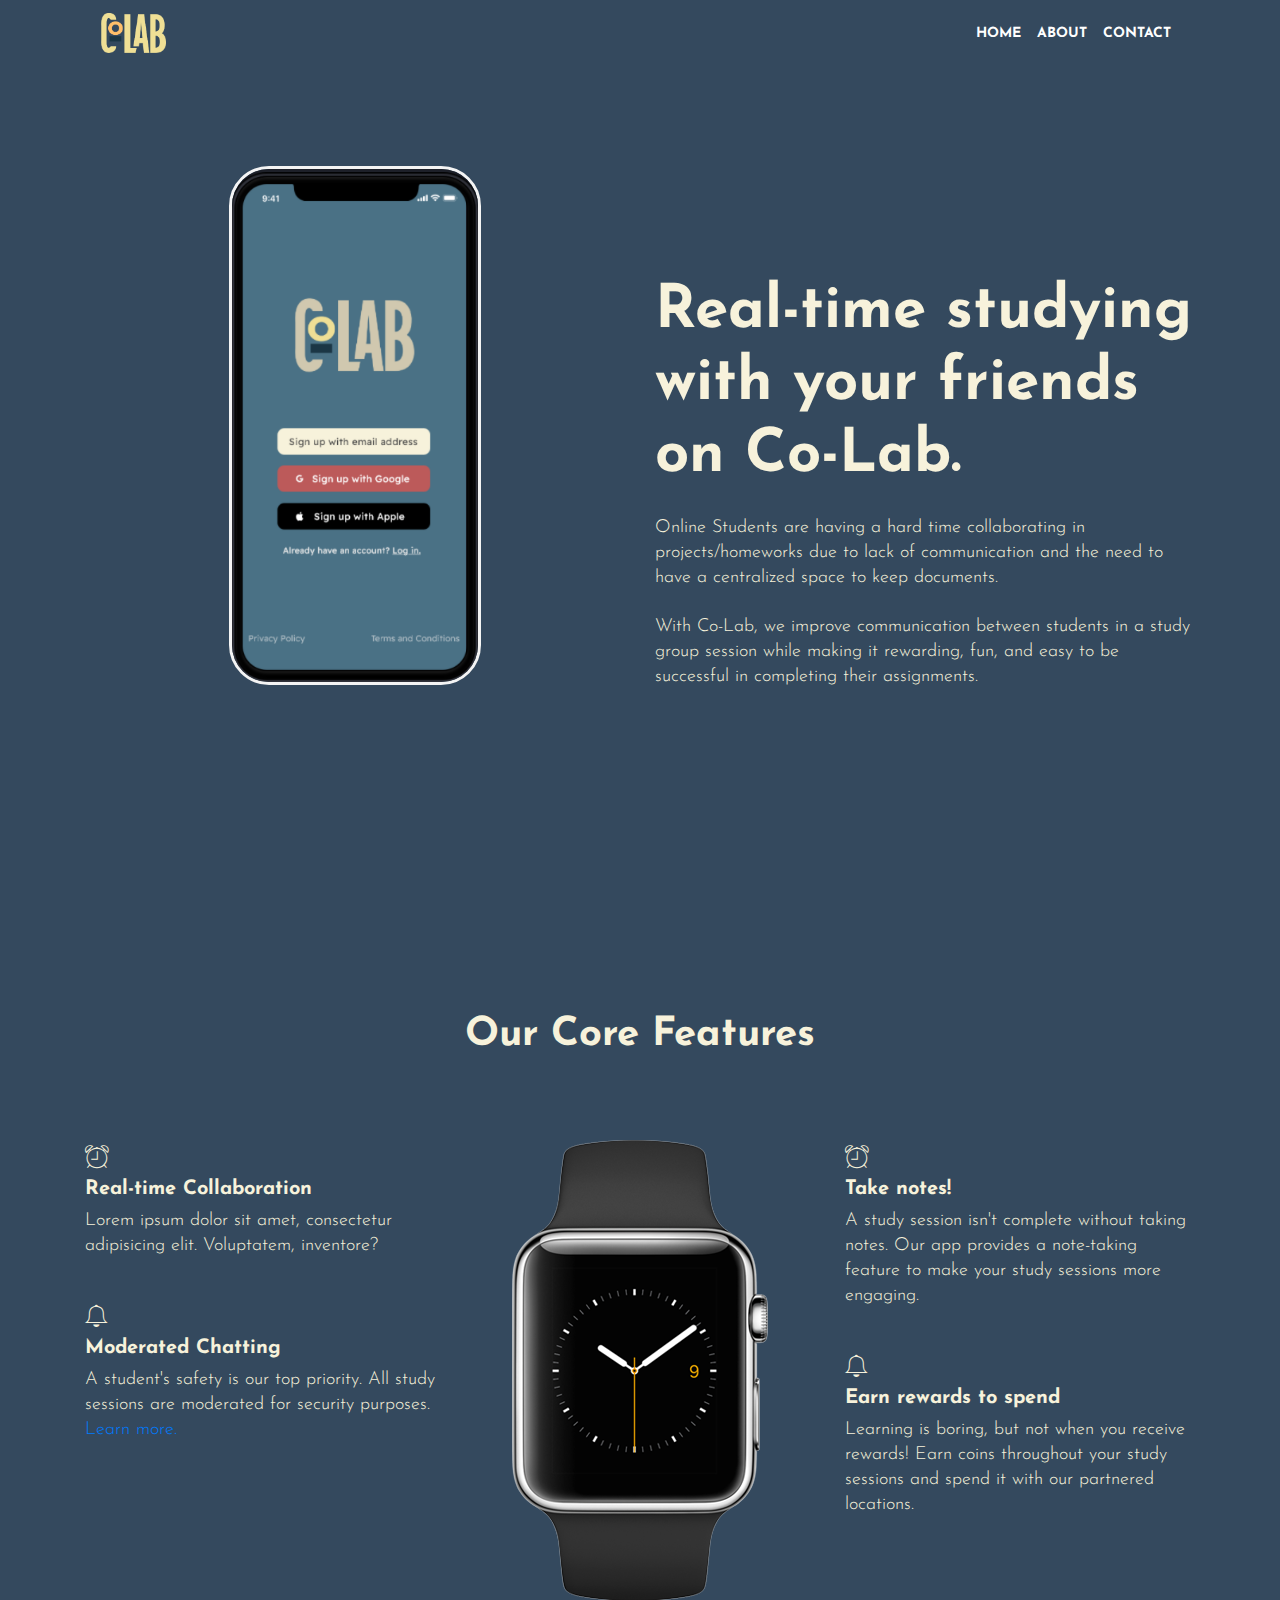
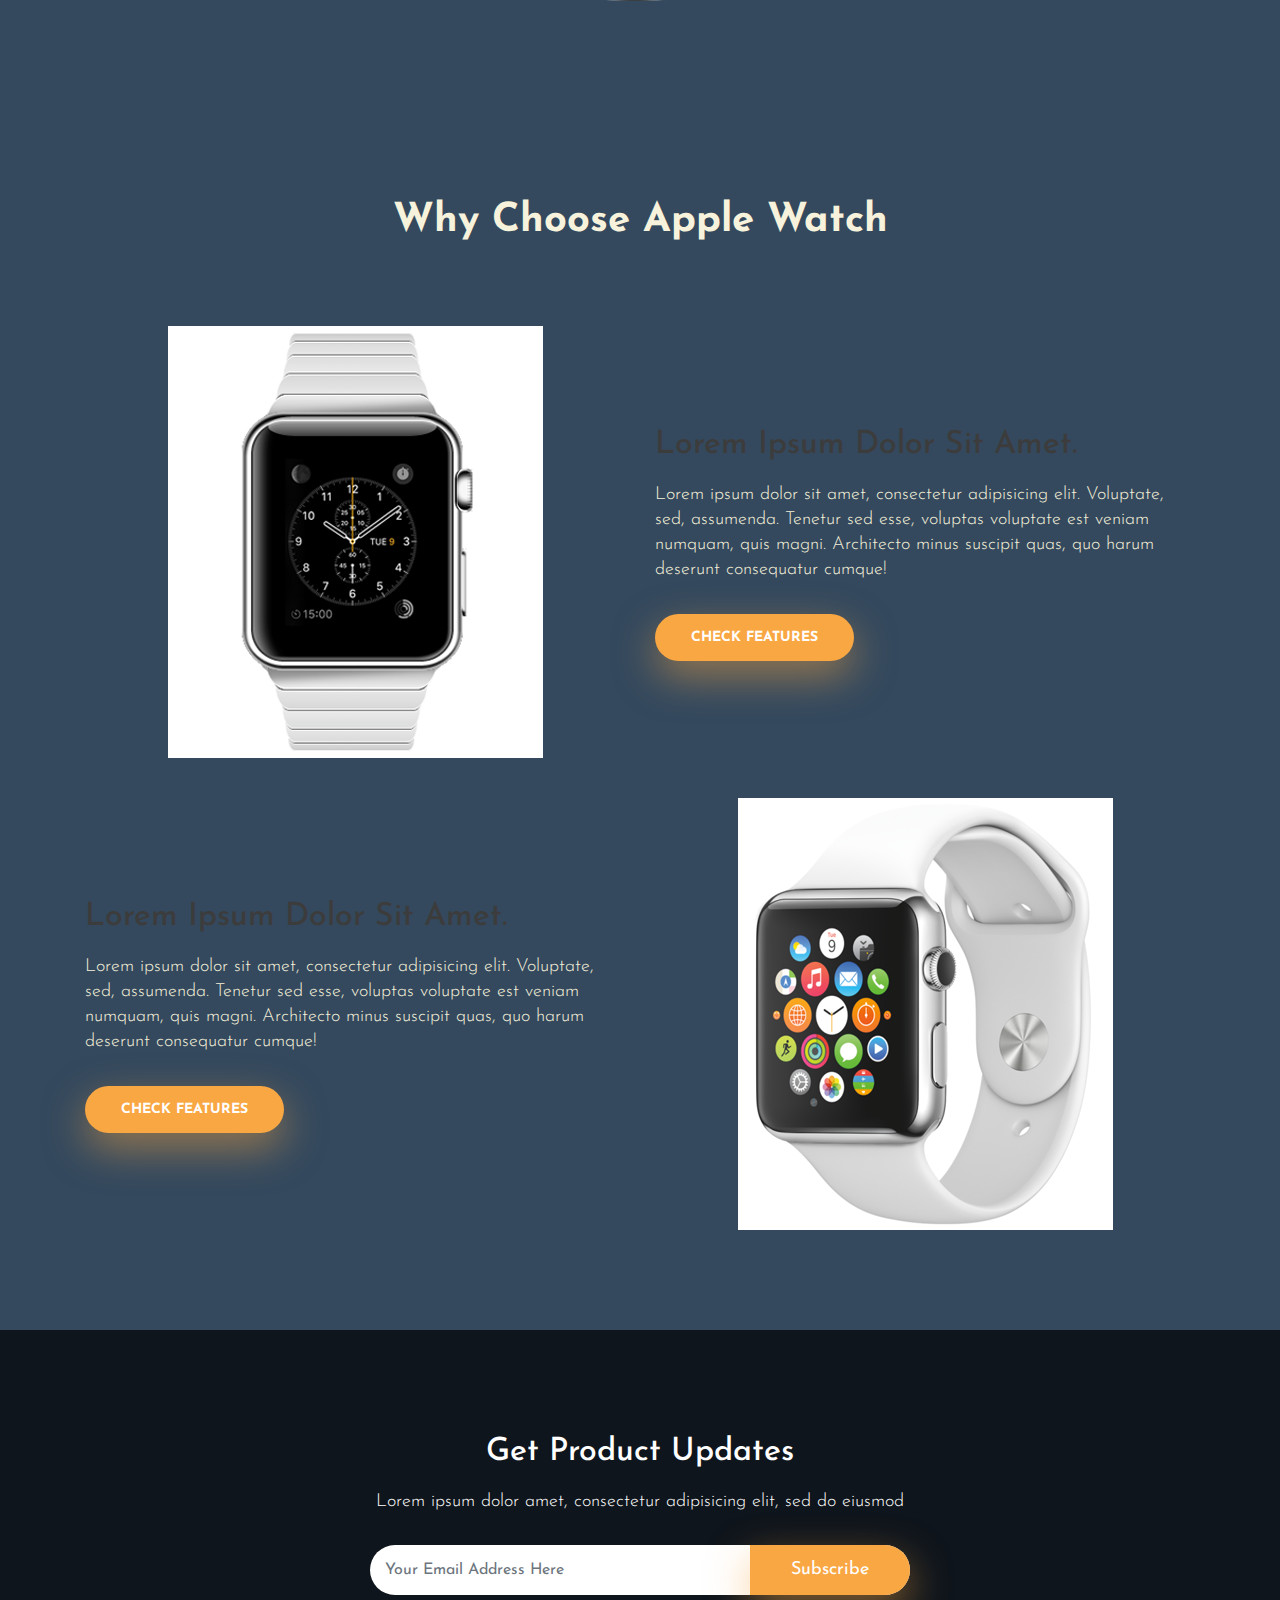
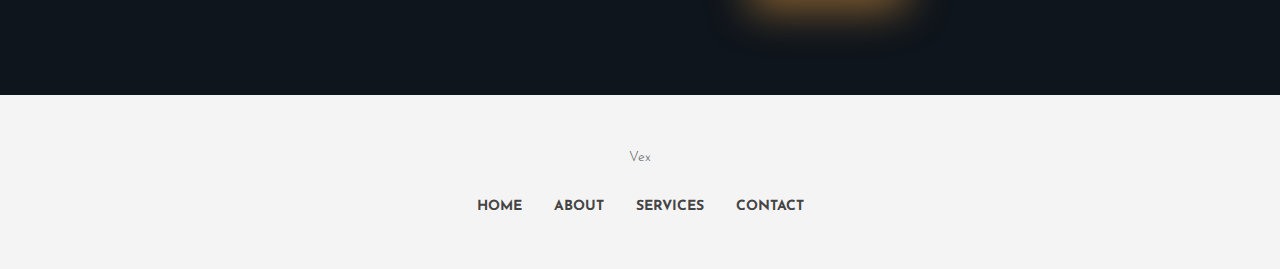
==== commit 9f8ddde1: "Edit CSS and HTML" ====
--- a/Co-Lab/index.html
+++ b/Co-Lab/index.html
@@ -35,8 +35,8 @@
     <!-- navigation -->
     <header>
         <div class="container">
-            <nav class="navbar navbar-expand-lg navbar-light bg-white">
-                <a class="navbar-brand" href="#">Vex</a>
+            <nav class="navbar navbar-expand-lg navbar-light">
+                <a class="navbar-brand" href="#"><img src="images/colablogo.png"></a>
                 <button class="navbar-toggler" type="button" data-toggle="collapse" data-target="#navbarSupportedContent"
                     aria-controls="navbarSupportedContent" aria-expanded="false" aria-label="Toggle navigation">
                     <span class="navbar-toggler-icon"></span>
@@ -64,16 +64,17 @@
     <section class="section">
         <div class="container">
             <div class="row">
-                <div class="col-md-6 text-center mb-5 mb-md-0">
-                    <img src="images/watch.png" alt="">
+                <div class="col-md-6 text-center mb-5 mb-md-0" id="heroimage">
+                    <img src="images/iphonemokcup.png">
                 </div>
                 <div class="col-md-6 align-self-center text-center text-md-left">
                     <div class="block">
-                        <h1 class="font-weight-bold mb-4 font-size-60">Belive in Technology, Make the change</h1>
-                        <p class="mb-4">Lorem ipsum dolor sit amet, consectetur adipisicing elit, sed do eiusmod tempor
-                            incididunt ut labore et dolore magna. Lorem ipsum dolor sit amet, consectetur adipisicing
-                            elit. Voluptas, modi fugit in veritatis labore perferendis. Minima hic at, nostrum nihil!</p>
-                        <a class="btn btn-main" href="#about" role="button">Buy Now With $199</a>
+                        <h1 class="font-weight-bold mb-4 font-size-60">Real-time studying with your friends on Co-Lab.</h1>
+                        <p class="mb-4">Online Students are having a hard time collaborating in projects/homeworks due to lack of communication and the need to have a centralized space to keep documents.
+                            </p>
+                            <p>
+                            With Co-Lab, we improve communication between students in a study group session while making it rewarding, fun, and easy to be successful in completing their assignments.
+                        </p>
                     </div>
                 </div>
             </div><!-- .row close -->
@@ -95,18 +96,16 @@
                 <div class="col-md-4">
                     <div class="mb-40 text-center text-md-left">
                         <i class="d-inlin-block h2 mb-10 tf-ion-ios-alarm-outline"></i>
-                        <h4 class="font-weight-bold mb-2">Smooth Touch</h4>
+                        <h4 class="font-weight-bold mb-2">Real-time Collaboration</h4>
                         <p>Lorem ipsum dolor sit amet, consectetur adipisicing elit. Voluptatem, inventore?</p>
                     </div>
                     <div class="mb-40 text-center text-md-left">
                         <i class="d-inlin-block h2 mb-10 tf-ion-ios-bell-outline"></i>
-                        <h4 class="font-weight-bold mb-2">Elegant Design</h4>
-                        <p>Lorem ipsum dolor sit amet, consectetur adipisicing elit. Voluptatem, inventore?</p>
-                    </div>
-                    <div class="mb-40 text-center text-md-left">
-                        <i class="d-inlin-block h2 mb-10 tf-ion-ios-cart-outline"></i>
-                        <h4 class="font-weight-bold mb-2">Easy Pricing</h4>
-                        <p>Lorem ipsum dolor sit amet, consectetur adipisicing elit. Voluptatem, inventore?</p>
+                        <h4 class="font-weight-bold mb-2">Moderated Chatting</h4>
+                        <p>A student's safety is our top priority. All study sessions are moderated for security purposes.
+                            <a href="#">Learn more.</a>
+                        </p>
+
                     </div>
                 </div>
                 <div class="col-md-4 text-center align-self-center mb-4 mb-md-0">
@@ -115,46 +114,19 @@
                 <div class="col-md-4">
                     <div class="mb-40 text-center text-md-left">
                         <i class="d-inlin-block h2 mb-10 tf-ion-ios-alarm-outline"></i>
-                        <h4 class="font-weight-bold mb-2">Smooth Touch</h4>
-                        <p>Lorem ipsum dolor sit amet, consectetur adipisicing elit. Voluptatem, inventore?</p>
+                        <h4 class="font-weight-bold mb-2">Take notes!</h4>
+                        <p>A study session isn't complete without taking notes. Our app provides a note-taking feature to make your study sessions more engaging.</p>
                     </div>
                     <div class="mb-40 text-center text-md-left">
                         <i class="d-inlin-block h2 mb-10 tf-ion-ios-bell-outline"></i>
-                        <h4 class="font-weight-bold mb-2">Elegant Design</h4>
-                        <p>Lorem ipsum dolor sit amet, consectetur adipisicing elit. Voluptatem, inventore?</p>
-                    </div>
-                    <div class="mb-40 text-center text-md-left">
-                        <i class="d-inlin-block h2 mb-10 tf-ion-ios-cart-outline"></i>
-                        <h4 class="font-weight-bold mb-2">Easy Pricing</h4>
-                        <p>Lorem ipsum dolor sit amet, consectetur adipisicing elit. Voluptatem, inventore?</p>
+                        <h4 class="font-weight-bold mb-2">Earn rewards to spend</h4>
+                        <p>Learning is boring, but not when you receive rewards! Earn coins throughout your study sessions and spend it with our partnered locations.</p>
                     </div>
                 </div>
             </div>
         </div><!-- .container close -->
     </section><!-- #service close -->
 
-    <section class="bg-orange section">
-        <div class="container">
-            <div class="row">
-                <div class="col-md-6 text-center mb-5 mb-lg-0">
-                    <img class="img-fluid" src="images/watch.png" alt="">
-                </div>
-                <div class="col-md-6 align-self-center text-center text-md-left">
-                    <div class="content">
-                        <h2 class="subheading text-white font-weight-bold mb-10">Designed by professional , the benefit
-                            for creative gigs</h2>
-                        <p class="text-white">Lorem ipsum dolor sit amet, consectetur adipisicing elit. Quia vel
-                            labore, deleniti minima
-                            nisi, velit atque quaerat impedit ea maxime sunt accusamus at obcaecati dolor iure iusto
-                            omnis quis eum.</p>
-                        <p class="text-white">Lorem ipsum dolor sit amet, consectetur adipisicing elit. Facilis commodi
-                            odit, illo, qui
-                            aliquam dol</p>
-                    </div>
-                </div>
-            </div>
-        </div>
-    </section>
 
 
     <section class="feature-list section">
@@ -197,122 +169,6 @@
             </div>
         </div>
     </section>
-
-
-    <section class="gallery">
-        <div class="container">
-            <div class="row">
-                <div class="col-md-12">
-                    <div class="heading">
-                        <h2>Checkout some amazing Shorts</h2>
-                    </div>
-
-                    <div class="gallery-slider">
-                        <div class="block">
-                            <div class="gallery-overlay">
-                                <a href="images/showcase-2.png" class="image-popup gallery-popup">
-                                    <i class="tf-ion-ios-search"></i>
-                                </a>
-                            </div>
-
-                            <img class="img-fluid" src="images/showcase-3.png" alt="">
-                        </div>
-
-                        <div class="block">
-                            <div class="gallery-overlay">
-                                <a href="images/showcase-2.png" class="image-popup gallery-popup">
-                                    <i class="tf-ion-ios-search"></i>
-                                </a>
-                            </div>
-
-                            <img class="img-fluid" src="images/showcase-4.png" alt="">
-                        </div>
-
-                        <div class="block">
-                            <div class="gallery-overlay">
-                                <a href="images/showcase-2.png" class="image-popup gallery-popup">
-                                    <i class="tf-ion-ios-search"></i>
-                                </a>
-                            </div>
-
-                            <img class="img-fluid" src="images/showcase-5.png" alt="">
-                        </div>
-
-                        <div class="block">
-                            <div class="gallery-overlay">
-                                <a href="images/showcase-2.png" class="image-popup gallery-popup">
-                                    <i class="tf-ion-ios-search"></i>
-                                </a>
-                            </div>
-
-                            <img class="img-fluid" src="images/showcase-6.png" alt="">
-                        </div>
-
-                        <div class="block">
-                            <div class="gallery-overlay">
-                                <a href="images/showcase-2.png" class="image-popup gallery-popup">
-                                    <i class="tf-ion-ios-search"></i>
-                                </a>
-                            </div>
-
-                            <img class="img-fluid" src="images/showcase-7.png" alt="">
-                        </div>
-                        <div class="block">
-                            <div class="gallery-overlay">
-                                <a href="images/showcase-2.png" class="image-popup gallery-popup">
-                                    <i class="tf-ion-ios-search"></i>
-                                </a>
-                            </div>
-
-                            <img class="img-fluid" src="images/showcase-3.png" alt="">
-                        </div>
-
-                        <div class="block">
-                            <div class="gallery-overlay">
-                                <a href="images/showcase-2.png" class="image-popup gallery-popup">
-                                    <i class="tf-ion-ios-search"></i>
-                                </a>
-                            </div>
-
-                            <img class="img-fluid" src="images/showcase-4.png" alt="">
-                        </div>
-
-                        <div class="block">
-                            <div class="gallery-overlay">
-                                <a href="images/showcase-2.png" class="image-popup gallery-popup">
-                                    <i class="tf-ion-ios-search"></i>
-                                </a>
-                            </div>
-
-                            <img class="img-fluid" src="images/showcase-5.png" alt="">
-                        </div>
-
-                        <div class="block">
-                            <div class="gallery-overlay">
-                                <a href="images/showcase-2.png" class="image-popup gallery-popup">
-                                    <i class="tf-ion-ios-search"></i>
-                                </a>
-                            </div>
-
-                            <img class="img-fluid" src="images/showcase-6.png" alt="">
-                        </div>
-
-                        <div class="block">
-                            <div class="gallery-overlay">
-                                <a href="images/showcase-2.png" class="image-popup gallery-popup">
-                                    <i class="tf-ion-ios-search"></i>
-                                </a>
-                            </div>
-
-                            <img class="img-fluid" src="images/showcase-7.png" alt="">
-                        </div>
-
-                    </div>
-                </div>
-            </div>
-        </div>
-    </section>
-
 
     <section class="call-to-action section bg-opacity bg-1">
         <div class="container">
@@ -332,73 +188,6 @@
     </section><!-- #call-to-action close -->
 
 
-    <section class="testimonials section">
-        <div class="container">
-            <div class="row justify-content-center">
-                <div class="col-12">
-                    <div class="heading">
-                        <h2>Watch Review</h2>
-                    </div>
-                </div>
-                <div class="col-lg-4 col-sm-6 mb-5 mb-lg-0 text-center">
-                    <div class="testimonial-block">
-                        <i class="tf-ion-quote"></i>
-                        <p>
-                            A wonderful serenity has taken possession of my entire soul, like these sweet mornings of
-                            spring which I enjoy with my whole heart. I am alone, and feel the charm of existence in
-                            this spot, which was created for the bliss of souls like mine. I am so happy, my dear
-                            friend, so absorbed in the exquisite sense of mere tranquil existence, that I neglect my
-                            talents.
-                        </p>
-                        <div class="author-details">
-                            <img src="images/avater.png" alt="">
-                            <h4>Jonathon Andrew</h4>
-                            <span>CEO, Themefisher</span>
-                        </div>
-                    </div>
-                </div>
-                <div class="col-lg-4 col-sm-6 mb-5 mb-lg-0 text-center">
-                    <div class="testimonial-block">
-                        <i class="tf-ion-quote"></i>
-                        <p>
-                            A wonderful serenity has taken possession of my entire soul, like these sweet mornings of
-                            spring which I enjoy with my whole heart. I am alone, and feel the charm of existence in
-                            this spot, which was created for the bliss of souls like mine. I am so happy, my dear
-                            friend. Lorem ipsum dolor sit amet, consectetur adipisicing elit. Repellendus, perferendis.
-                        </p>
-                        <div class="author-details">
-                            <img src="images/avater.png" alt="">
-                            <h4>Jonathon Andrew</h4>
-                            <span>CEO, Themefisher</span>
-                        </div>
-                    </div>
-                </div>
-                <div class="col-lg-4 col-sm-6 mb-5 mb-lg-0 text-center">
-                    <div class="testimonial-block">
-                        <i class="tf-ion-quote"></i>
-                        <p>
-                            A wonderful serenity has taken possession of my entire soul, like these sweet mornings of
-                            spring which I enjoy with my whole heart. I am alone, and feel the charm of existence in
-                            this spot, which was created for the bliss of souls like mine. I am so happy, my dear
-                            friend, so absorbed in the exquisite sense of mere tranquil existence, that I neglect my
-                            talents.
-                        </p>
-                        <div class="author-details">
-                            <img src="images/avater.png" alt="">
-                            <h4>Jonathon Andrew</h4>
-                            <span>CEO, Themefisher</span>
-                        </div>
-                    </div>
-                </div>
-            </div>
-            <div class="row mt-100">
-                <div class="col-md-12 text-center">
-                    <a href="" class="btn btn-main">Grab You Product Now</a>
-                </div>
-            </div>
-        </div>
-    </section>
-
 
 
     <footer>
@@ -421,8 +210,6 @@
                                 <a href="#contact">CONTACT</a>
                             </li>
                         </ul>
-                        <p class="copyright-text">Copyright &copy; <a href="http://www.Themefisher.com">Themefisher</a>|
-                            All right reserved.</p>
                     </div>
                 </div>
             </div>
--- a/Co-Lab/css/style.css
+++ b/Co-Lab/css/style.css
@@ -2,10 +2,10 @@
     Common Css
 --*/
 body {
+  background-color: #34495E;
   font-size: 14px;
   font-weight: 300;
   line-height: 25px;
-  color: #3b4045;
   font-family: "Josefin Sans", sans-serif;
   -webkit-font-smoothing: antialiased;
 }
@@ -18,24 +18,28 @@
 h6 {
   font-weight: 300;
   margin: 0px;
+  color: #F7F2DB;
 }
 
 h1,
 .h1 {
   font-size: 44px;
   line-height: 56px;
+  color: #F7F2DB;
 }
 
 h2,
 .h2 {
   font-size: 30px;
   line-height: 35px;
+  color: #F7F2DB;
 }
 
 h3,
 .h3 {
   font-size: 23px;
   line-height: 25px;
+  color: #F7F2DB;
 }
 
 h4,
@@ -43,11 +47,13 @@
   font-size: 20px;
   line-height: 24px;
   font-weight: 400;
+  color: #F7F2DB;
 }
 
 p {
   font-size: 18px;
   line-height: 25px;
+  color: #F7F2DB;
 }
 
 ul {
@@ -137,7 +143,7 @@
 }
 
 .heading h2 {
-  color: #3c3c3c;
+  color: #F7F2DB;
   padding-bottom: 15px;
   text-transform: capitalize;
   font-weight: 700;
@@ -344,25 +350,28 @@
 }
 
 /* navigation */
-.navbar-brand {
-  color: #444;
-  font-size: 25px;
+.navbar-brand img{
+  height: 40px ;
   margin: 0;
-  line-height: 1;
-}
-
+}
 .nav-link {
   font-size: 14px;
   font-weight: bold;
 }
 
 .navbar-light .navbar-nav .nav-link {
-  color: #444;
+  color: #fff;
 }
 
 /*--
     feature start
 --*/
+#heroimage img {
+  height: 80%;
+  border-radius: 40px;
+  border-color: #f4f4f4;
+  border-style:solid;
+}
 /*--
     Feature-list start
 --*/
